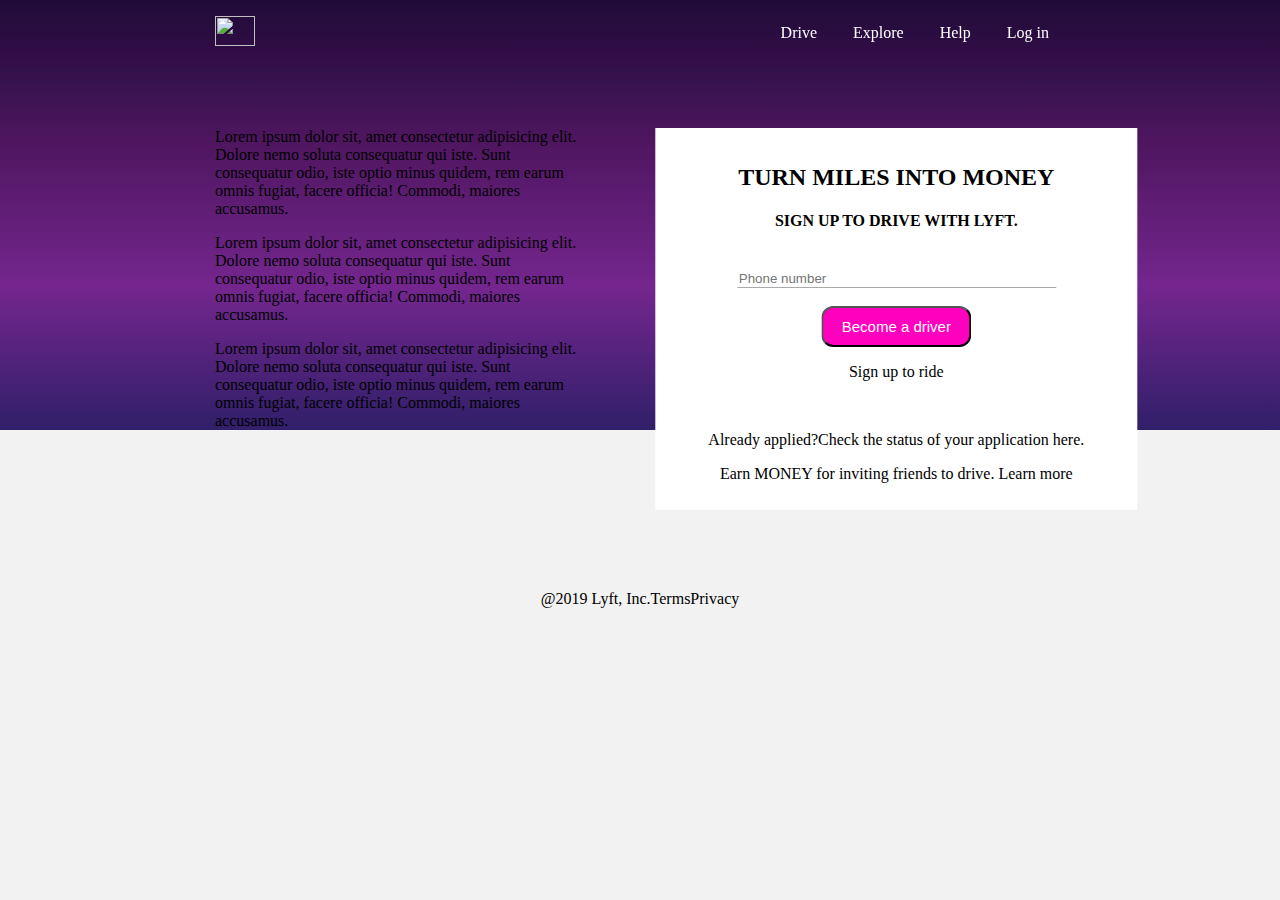
==== index.html @ 3130ef53 "trabajando en el form" ====
<!-- Agrega aquí la estructura HTML de tu sitio web -->
<!DOCTYPE html>
<html>
<head>
    <meta charset="utf-8" />
    <meta http-equiv="X-UA-Compatible" content="IE=edge">
    <title>Page Title</title>
    <meta name="viewport" content="width=device-width, initial-scale=1">
    <link rel="stylesheet" type="text/css" media="screen" href="css/main.css" />
</head>
<body>
    <div class="figure-image">
    <header class= "header">
        <div class="container logo-nav-container">
         <a href="#/" class="logo"><img src="assets/images/logo-white.png" alt=""></a>
         <span class="menu-icon">Menú</span>
         <nav class="navigation">
             <ul>   
                 <li><a href="#">Drive</a></li>
                 <li><a href="#">Explore</a></li>
                 <li><a href="#">Help</a></li>
                 <li><a href="#">Log in</a></li>
             </ul>
         </nav>
        </div>
    </header>
    <main class="main">
        <div class="container">
          
     <form class="color">
        <section>
            <h2>TURN MILES INTO MONEY</h2>
            <h4>SIGN UP TO DRIVE WITH LYFT.</h4>
        </section>
        
            <br><input type="text" placeholder="Phone number" >
            <section class="+">
             <br><button type="button">Become a driver</button>
             <p>Sign up to ride</p>
            </section>
            <br><p>Already applied?Check the status of your application here.</p>
            <p>Earn MONEY for inviting friends to drive. Learn more</p>
        </form>
    
       

        <p>Lorem ipsum dolor sit, amet consectetur adipisicing elit.
             Dolore nemo soluta consequatur qui iste. Sunt consequatur odio, 
            iste optio minus quidem, rem earum omnis fugiat, facere officia!
             Commodi, maiores accusamus.</p>
        <p>Lorem ipsum dolor sit, amet consectetur adipisicing elit.
          Dolore nemo soluta consequatur qui iste. Sunt consequatur odio, 
          iste optio minus quidem, rem earum omnis fugiat, facere officia!
           Commodi, maiores accusamus.</p>

        <p>Lorem ipsum dolor sit, amet consectetur adipisicing elit.
            Dolore nemo soluta consequatur qui iste. Sunt consequatur odio, 
              iste optio minus quidem, rem earum omnis fugiat, facere officia!
              Commodi, maiores accusamus.</p>
     </div>
    </div>
    </main>
    <footer class="footer">
      <div class="container">
         @2019 Lyft, Inc.TermsPrivacy 
      </div>
    </footer>
    <script src="https://code.jquery.com/jquery-3.4.1.min.js"></script>
    <script src="scripts.js"></script>
</body>
</html>
---- css/main.css ----
body{
 background-color: #f2f2f2;
 margin:0;
}
/*css del header*/
.header{
 background:rgba(68, 3, 75, 0.192);
 color: white;
 padding: 1rem 0;

 position:fixed;
 left:0;
 top:0;
 right:0;
}
 .header a{
   color: white;
   text-decoration: none;
 }
.container{
  width: 85%;
  max-width:850px;
  margin: 0 auto;
}
.logo-nav-container{
  display:flex;
  justify-content: space-between;
  align-items: center;
  flex-wrap: wrap;
}
.logo img{
  width: 40px;
  height: 30px;
}
.menu-icon{
    display: none;
  }
.navigation ul{
  margin:0;
  padding: 0;
  list-style: none;
}
 .navigation ul li{
   display: inline-block; 
  }
   .navigation ul li a{
     display: block;
     padding:0.5rem 1rem;
     transition: all 0.4s linear;
   }
    .navigation ul li a:hover{
      background: rgba(98, 89, 89, 0.384);
      border: white 1px solid;
      border-radius:7px;
    }
 /*css del main*/
 .main{
   padding-top:7rem;
 }
 form{
    background-color: hsl(0, 0%, 100%);
    width: 450px;
    height: 350px;
    text-align: center;
    float: right;
    padding:1rem 1rem;

    transform: translate(15%,0%);
}
  form button{
    background-color: #FF00BF;
    font-size: 15px;
    padding: 10px 18px;
    color: white;
    border-radius: 12px;
    text-align: center;
  }
input{
  border: none;
  border-bottom: 1px solid #aaa;
  width: 70%;
}
 .figure-image{
    background-image: url(../assets/images/hero.gif),linear-gradient(rgb(24, 13, 53),rgb(79, 22, 96),rgb(116, 38, 142),rgb(48, 31, 105));
    background-repeat: no-repeat;
 }
 

/*css del footer*/
.footer{
 background:#f2f2f2;
 padding: 4rem 0;
 text-align: center;
 margin-top: 6rem;
}
/*css del header responsive*/
@media only screen and (max-width: 767px){
    .menu-icon{
      display: block;
      cursor: pointer;
      padding:0.5rem 1rem;

    }
    .navigation {
        width: 100%;
        margin-top: 1rem;
      }
      .navigation ul{
        display: none;
      }
      .navigation ul.show{
        display: block;
      }
       .navigation ul li{
         display:block; 
        }
         .navigation ul li a{
           display: block;
           padding: 0.5rem 0;
           transition: all 0.4s linear;
         }
          .navigation ul li a:hover{
            background: rgba(98, 89, 89, 0.384);
            border: white 1px solid;
            border-radius:7px;
          }
}
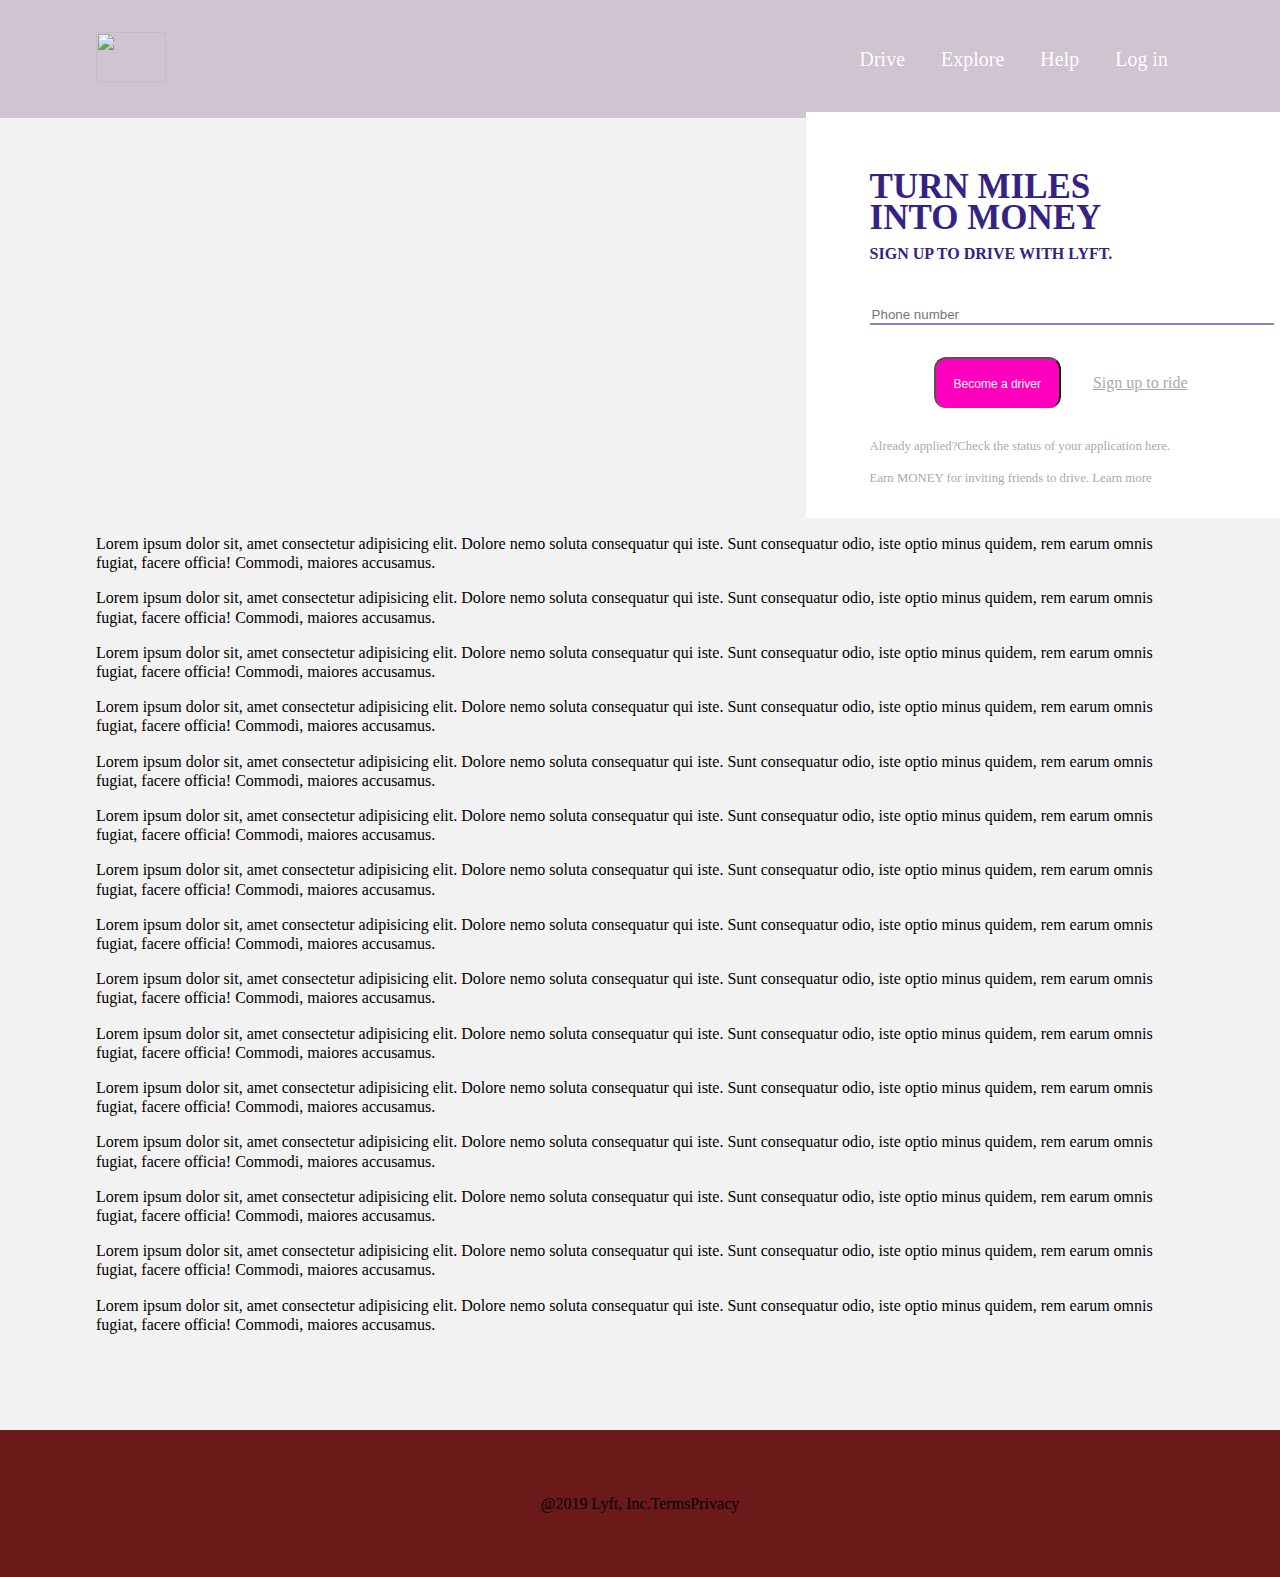
==== commit 31c574e7: "terminando form" ====
--- a/index.html
+++ b/index.html
@@ -29,37 +29,92 @@
           
      <form class="color">
         <section>
-            <h2>TURN MILES INTO MONEY</h2>
+            <h1>TURN MILES</h1>
+             <h1>INTO MONEY</h1>
             <h4>SIGN UP TO DRIVE WITH LYFT.</h4>
         </section>
         
             <br><input type="text" placeholder="Phone number" >
-            <section class="+">
+            <section class="buttonAndPar">
              <br><button type="button">Become a driver</button>
              <p>Sign up to ride</p>
             </section>
-            <br><p>Already applied?Check the status of your application here.</p>
+            <section class="underPha">
+            <p>Already applied?Check the status of your application here.</p>
             <p>Earn MONEY for inviting friends to drive. Learn more</p>
+          </section>
         </form>
-    
        
-
-        <p>Lorem ipsum dolor sit, amet consectetur adipisicing elit.
-             Dolore nemo soluta consequatur qui iste. Sunt consequatur odio, 
-            iste optio minus quidem, rem earum omnis fugiat, facere officia!
-             Commodi, maiores accusamus.</p>
-        <p>Lorem ipsum dolor sit, amet consectetur adipisicing elit.
-          Dolore nemo soluta consequatur qui iste. Sunt consequatur odio, 
-          iste optio minus quidem, rem earum omnis fugiat, facere officia!
-           Commodi, maiores accusamus.</p>
-
-        <p>Lorem ipsum dolor sit, amet consectetur adipisicing elit.
-            Dolore nemo soluta consequatur qui iste. Sunt consequatur odio, 
-              iste optio minus quidem, rem earum omnis fugiat, facere officia!
-              Commodi, maiores accusamus.</p>
+        </div>
+      </main>
      </div>
-    </div>
-    </main>
+     <div class="container">
+            <p>Lorem ipsum dolor sit, amet consectetur adipisicing elit.
+                    Dolore nemo soluta consequatur qui iste. Sunt consequatur odio, 
+                   iste optio minus quidem, rem earum omnis fugiat, facere officia!
+                    Commodi, maiores accusamus.</p>
+               <p>Lorem ipsum dolor sit, amet consectetur adipisicing elit.
+                 Dolore nemo soluta consequatur qui iste. Sunt consequatur odio, 
+                 iste optio minus quidem, rem earum omnis fugiat, facere officia!
+                  Commodi, maiores accusamus.</p>
+       
+               <p>Lorem ipsum dolor sit, amet consectetur adipisicing elit.
+                   Dolore nemo soluta consequatur qui iste. Sunt consequatur odio, 
+                     iste optio minus quidem, rem earum omnis fugiat, facere officia!
+                     Commodi, maiores accusamus.</p>
+                     <p>Lorem ipsum dolor sit, amet consectetur adipisicing elit.
+                       Dolore nemo soluta consequatur qui iste. Sunt consequatur odio, 
+                      iste optio minus quidem, rem earum omnis fugiat, facere officia!
+                       Commodi, maiores accusamus.</p>
+                  <p>Lorem ipsum dolor sit, amet consectetur adipisicing elit.
+                    Dolore nemo soluta consequatur qui iste. Sunt consequatur odio, 
+                    iste optio minus quidem, rem earum omnis fugiat, facere officia!
+                     Commodi, maiores accusamus.</p>
+          
+                  <p>Lorem ipsum dolor sit, amet consectetur adipisicing elit.
+                      Dolore nemo soluta consequatur qui iste. Sunt consequatur odio, 
+                        iste optio minus quidem, rem earum omnis fugiat, facere officia!
+                        Commodi, maiores accusamus.</p>
+                        <p>Lorem ipsum dolor sit, amet consectetur adipisicing elit.
+                           Dolore nemo soluta consequatur qui iste. Sunt consequatur odio, 
+                          iste optio minus quidem, rem earum omnis fugiat, facere officia!
+                           Commodi, maiores accusamus.</p>
+                      <p>Lorem ipsum dolor sit, amet consectetur adipisicing elit.
+                        Dolore nemo soluta consequatur qui iste. Sunt consequatur odio, 
+                        iste optio minus quidem, rem earum omnis fugiat, facere officia!
+                         Commodi, maiores accusamus.</p>
+              
+                      <p>Lorem ipsum dolor sit, amet consectetur adipisicing elit.
+                          Dolore nemo soluta consequatur qui iste. Sunt consequatur odio, 
+                            iste optio minus quidem, rem earum omnis fugiat, facere officia!
+                            Commodi, maiores accusamus.</p>
+                            <p>Lorem ipsum dolor sit, amet consectetur adipisicing elit.
+                               Dolore nemo soluta consequatur qui iste. Sunt consequatur odio, 
+                              iste optio minus quidem, rem earum omnis fugiat, facere officia!
+                               Commodi, maiores accusamus.</p>
+                          <p>Lorem ipsum dolor sit, amet consectetur adipisicing elit.
+                            Dolore nemo soluta consequatur qui iste. Sunt consequatur odio, 
+                            iste optio minus quidem, rem earum omnis fugiat, facere officia!
+                             Commodi, maiores accusamus.</p>
+                  
+                          <p>Lorem ipsum dolor sit, amet consectetur adipisicing elit.
+                              Dolore nemo soluta consequatur qui iste. Sunt consequatur odio, 
+                                iste optio minus quidem, rem earum omnis fugiat, facere officia!
+                                Commodi, maiores accusamus.</p>
+                                <p>Lorem ipsum dolor sit, amet consectetur adipisicing elit.
+                                   Dolore nemo soluta consequatur qui iste. Sunt consequatur odio, 
+                                  iste optio minus quidem, rem earum omnis fugiat, facere officia!
+                                   Commodi, maiores accusamus.</p>
+                              <p>Lorem ipsum dolor sit, amet consectetur adipisicing elit.
+                                Dolore nemo soluta consequatur qui iste. Sunt consequatur odio, 
+                                iste optio minus quidem, rem earum omnis fugiat, facere officia!
+                                 Commodi, maiores accusamus.</p>
+                      
+                              <p>Lorem ipsum dolor sit, amet consectetur adipisicing elit.
+                                  Dolore nemo soluta consequatur qui iste. Sunt consequatur odio, 
+                                    iste optio minus quidem, rem earum omnis fugiat, facere officia!
+                                    Commodi, maiores accusamus.</p>
+     </div>
     <footer class="footer">
       <div class="container">
          @2019 Lyft, Inc.TermsPrivacy 
--- a/css/main.css
+++ b/css/main.css
@@ -1,12 +1,14 @@
 body{
  background-color: #f2f2f2;
  margin:0;
+ line-height: 1.2em;
 }
+
 /*css del header*/
 .header{
  background:rgba(68, 3, 75, 0.192);
  color: white;
- padding: 1rem 0;
+ padding: 2rem 0;
 
  position:fixed;
  left:0;
@@ -19,7 +21,6 @@
  }
 .container{
   width: 85%;
-  max-width:850px;
   margin: 0 auto;
 }
 .logo-nav-container{
@@ -29,12 +30,13 @@
   flex-wrap: wrap;
 }
 .logo img{
-  width: 40px;
-  height: 30px;
+  width: 70px;
+  height: 50px;
 }
 .menu-icon{
     display: none;
   }
+ 
 .navigation ul{
   margin:0;
   padding: 0;
@@ -45,8 +47,9 @@
   }
    .navigation ul li a{
      display: block;
-     padding:0.5rem 1rem;
+     padding:1rem;
      transition: all 0.4s linear;
+     font-size: 20px;
    }
     .navigation ul li a:hover{
       background: rgba(98, 89, 89, 0.384);
@@ -59,36 +62,64 @@
  }
  form{
     background-color: hsl(0, 0%, 100%);
-    width: 450px;
-    height: 350px;
-    text-align: center;
-    float: right;
-    padding:1rem 1rem;
+    width: 400px;
+    height: 310px;
+    text-align:left;
+    right: 200px;
+    padding:3rem 4rem;
+    color: #352384;
+    transform: translate(100%);
+    position: relative;
+    left:16.69%;
+}
+.color section h1{
+  font-size: 35px;
+  line-height: 0.2em;
+  text-indent: 0%;
+}
 
-    transform: translate(15%,0%);
-}
   form button{
     background-color: #FF00BF;
-    font-size: 15px;
+    font-size: 12px;
     padding: 10px 18px;
     color: white;
     border-radius: 12px;
+    border-bottom: none;
     text-align: center;
+    margin: 0rem 2rem;
+
+   }
+  .buttonAndPar{
+    display:flex;
+    flex-wrap: wrap;
+    padding:2rem;
+    padding-bottom: 1rem;
+    
+  }
+  .buttonAndPar p {
+    color: #aaa;
+    text-decoration:underline;
   }
 input{
   border: none;
-  border-bottom: 1px solid #aaa;
-  width: 70%;
+  border-bottom: 2px solid #8c80c7;
+  width: 100%;
 }
  .figure-image{
-    background-image: url(../assets/images/hero.gif),linear-gradient(rgb(24, 13, 53),rgb(79, 22, 96),rgb(116, 38, 142),rgb(48, 31, 105));
+    background-image: url(../assets/images/hero.gif);
     background-repeat: no-repeat;
+    background-size: 100vw 100vh;
+    background-attachment: fixed;
  }
- 
+ .underPha {
+    color:  #aaa;
+    padding:0rem;
+    font-size: 0.8rem;
 
+  }
 /*css del footer*/
 .footer{
- background:#f2f2f2;
+ background:#6b1919;
  padding: 4rem 0;
  text-align: center;
  margin-top: 6rem;
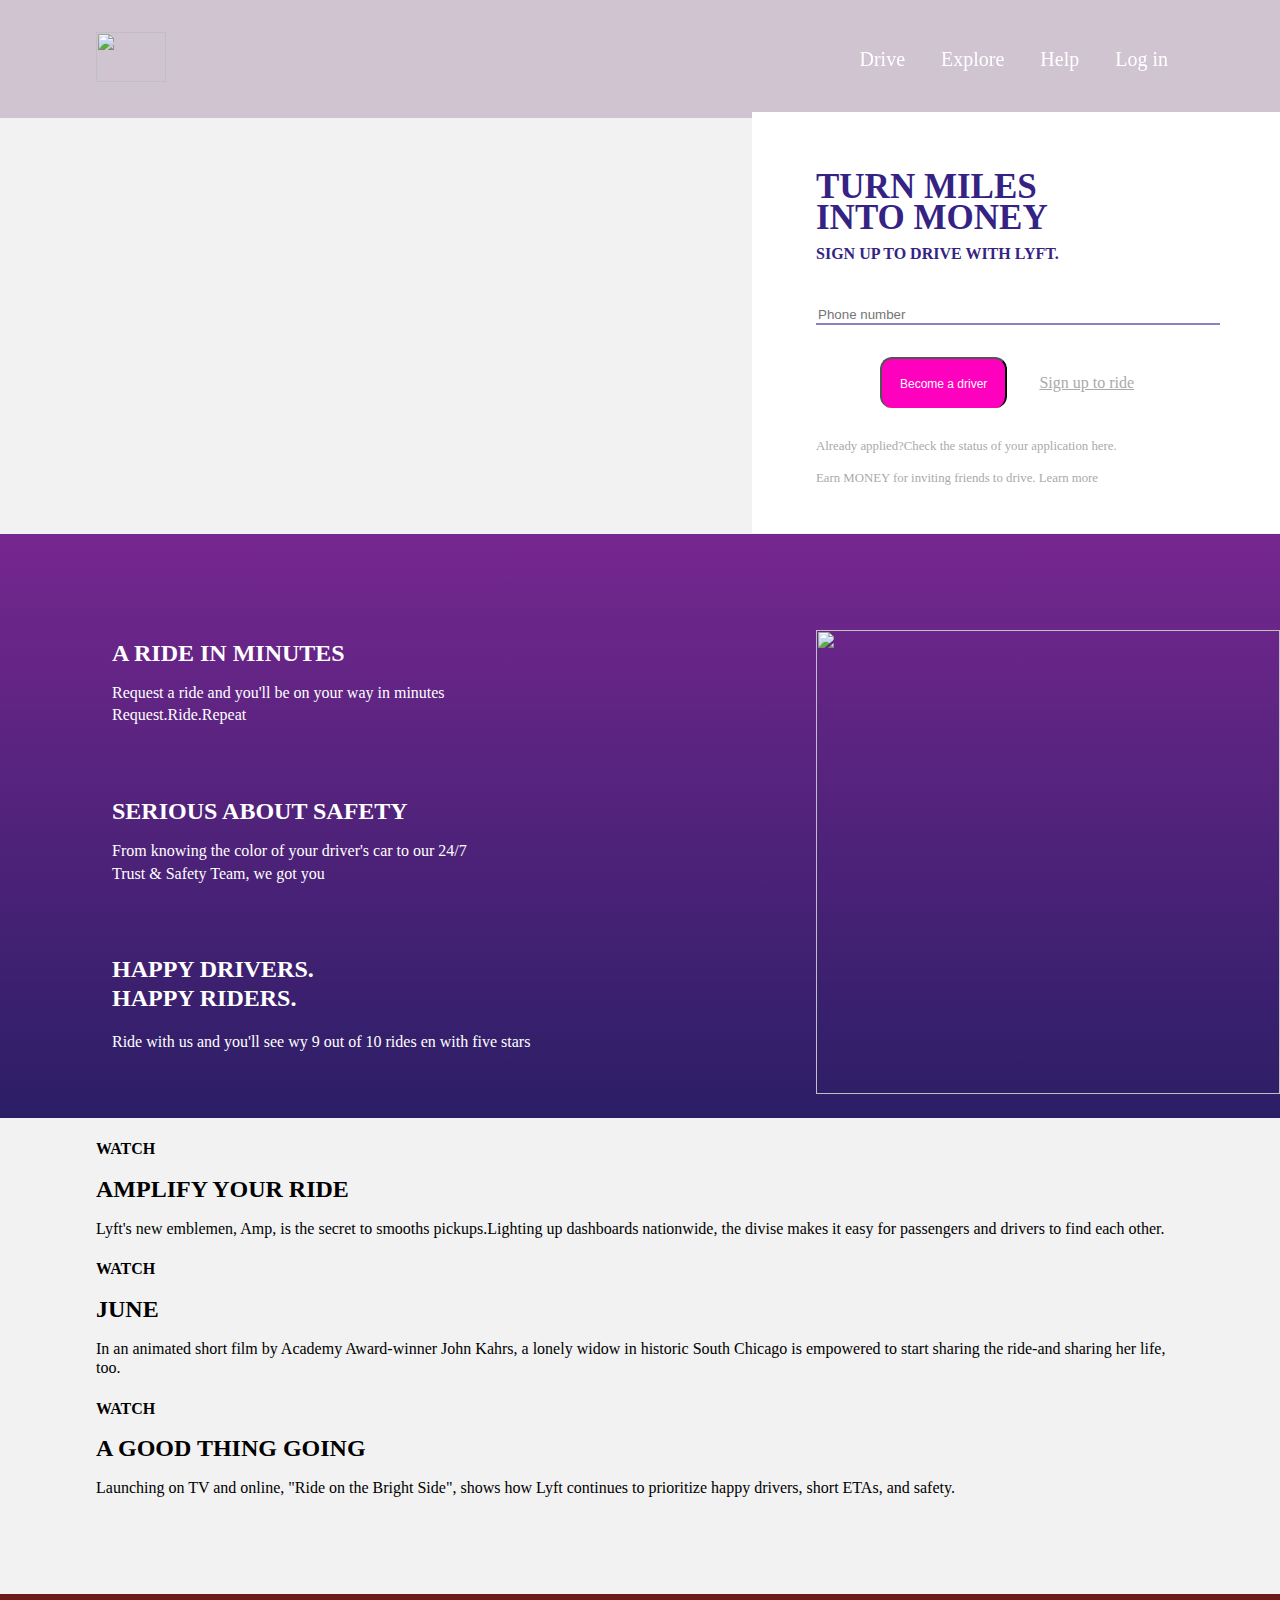
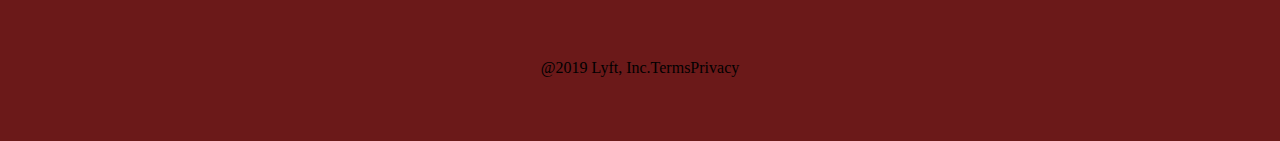
==== commit 6766bbba: "terminando segunda parte de main" ====
--- a/index.html
+++ b/index.html
@@ -9,6 +9,7 @@
     <link rel="stylesheet" type="text/css" media="screen" href="css/main.css" />
 </head>
 <body>
+    <section>
     <div class="figure-image">
     <header class= "header">
         <div class="container logo-nav-container">
@@ -44,77 +45,72 @@
             <p>Earn MONEY for inviting friends to drive. Learn more</p>
           </section>
         </form>
+        <div>
+                <br>
+                <br>
+                <br>
+                <br>
+                <br>
+                <br>
+                <br>
+                <br>
+                <br>
+                <br>
+                <br>
+                <br>
+                <br>
+                <br>
+                <br>
+                <br>
+                <br>
+                <br>
+                <br>
+                <br>
+                <br>
+                <br>
+        </div>
        
         </div>
       </main>
      </div>
-     <div class="container">
-            <p>Lorem ipsum dolor sit, amet consectetur adipisicing elit.
-                    Dolore nemo soluta consequatur qui iste. Sunt consequatur odio, 
-                   iste optio minus quidem, rem earum omnis fugiat, facere officia!
-                    Commodi, maiores accusamus.</p>
-               <p>Lorem ipsum dolor sit, amet consectetur adipisicing elit.
-                 Dolore nemo soluta consequatur qui iste. Sunt consequatur odio, 
-                 iste optio minus quidem, rem earum omnis fugiat, facere officia!
-                  Commodi, maiores accusamus.</p>
-       
-               <p>Lorem ipsum dolor sit, amet consectetur adipisicing elit.
-                   Dolore nemo soluta consequatur qui iste. Sunt consequatur odio, 
-                     iste optio minus quidem, rem earum omnis fugiat, facere officia!
-                     Commodi, maiores accusamus.</p>
-                     <p>Lorem ipsum dolor sit, amet consectetur adipisicing elit.
-                       Dolore nemo soluta consequatur qui iste. Sunt consequatur odio, 
-                      iste optio minus quidem, rem earum omnis fugiat, facere officia!
-                       Commodi, maiores accusamus.</p>
-                  <p>Lorem ipsum dolor sit, amet consectetur adipisicing elit.
-                    Dolore nemo soluta consequatur qui iste. Sunt consequatur odio, 
-                    iste optio minus quidem, rem earum omnis fugiat, facere officia!
-                     Commodi, maiores accusamus.</p>
-          
-                  <p>Lorem ipsum dolor sit, amet consectetur adipisicing elit.
-                      Dolore nemo soluta consequatur qui iste. Sunt consequatur odio, 
-                        iste optio minus quidem, rem earum omnis fugiat, facere officia!
-                        Commodi, maiores accusamus.</p>
-                        <p>Lorem ipsum dolor sit, amet consectetur adipisicing elit.
-                           Dolore nemo soluta consequatur qui iste. Sunt consequatur odio, 
-                          iste optio minus quidem, rem earum omnis fugiat, facere officia!
-                           Commodi, maiores accusamus.</p>
-                      <p>Lorem ipsum dolor sit, amet consectetur adipisicing elit.
-                        Dolore nemo soluta consequatur qui iste. Sunt consequatur odio, 
-                        iste optio minus quidem, rem earum omnis fugiat, facere officia!
-                         Commodi, maiores accusamus.</p>
-              
-                      <p>Lorem ipsum dolor sit, amet consectetur adipisicing elit.
-                          Dolore nemo soluta consequatur qui iste. Sunt consequatur odio, 
-                            iste optio minus quidem, rem earum omnis fugiat, facere officia!
-                            Commodi, maiores accusamus.</p>
-                            <p>Lorem ipsum dolor sit, amet consectetur adipisicing elit.
-                               Dolore nemo soluta consequatur qui iste. Sunt consequatur odio, 
-                              iste optio minus quidem, rem earum omnis fugiat, facere officia!
-                               Commodi, maiores accusamus.</p>
-                          <p>Lorem ipsum dolor sit, amet consectetur adipisicing elit.
-                            Dolore nemo soluta consequatur qui iste. Sunt consequatur odio, 
-                            iste optio minus quidem, rem earum omnis fugiat, facere officia!
-                             Commodi, maiores accusamus.</p>
-                  
-                          <p>Lorem ipsum dolor sit, amet consectetur adipisicing elit.
-                              Dolore nemo soluta consequatur qui iste. Sunt consequatur odio, 
-                                iste optio minus quidem, rem earum omnis fugiat, facere officia!
-                                Commodi, maiores accusamus.</p>
-                                <p>Lorem ipsum dolor sit, amet consectetur adipisicing elit.
-                                   Dolore nemo soluta consequatur qui iste. Sunt consequatur odio, 
-                                  iste optio minus quidem, rem earum omnis fugiat, facere officia!
-                                   Commodi, maiores accusamus.</p>
-                              <p>Lorem ipsum dolor sit, amet consectetur adipisicing elit.
-                                Dolore nemo soluta consequatur qui iste. Sunt consequatur odio, 
-                                iste optio minus quidem, rem earum omnis fugiat, facere officia!
-                                 Commodi, maiores accusamus.</p>
-                      
-                              <p>Lorem ipsum dolor sit, amet consectetur adipisicing elit.
-                                  Dolore nemo soluta consequatur qui iste. Sunt consequatur odio, 
-                                    iste optio minus quidem, rem earum omnis fugiat, facere officia!
-                                    Commodi, maiores accusamus.</p>
+     <div class="container" id="container-second">
+            <img class="derecha" src="assets/images/phone.png">
+    <section class="second-cont-letters">
+       <h2>A RIDE IN MINUTES</h2>
+       <p>Request a ride and you'll be on your way in minutes</p>
+       <p>Request.Ride.Repeat</p>
+       <h2>SERIOUS ABOUT SAFETY</h2>
+       <p>From knowing the color of your driver's car to our 24/7</p>
+       <p>Trust & Safety Team, we got you</p>
+       <h2 class="h2-let">HAPPY DRIVERS.</h2>
+       <h3 class="h3-letters">HAPPY RIDERS.</h3>
+       <p>Ride with us and you'll see wy 9 out of 10 rides en with five stars</p>
+    </section>
      </div>
+     <div class="container" >
+         <section>
+             <h4>WATCH</h4>
+             <h2>AMPLIFY YOUR RIDE</h2>
+             <P>Lyft's new emblemen, Amp, is the secret to smooths pickups.Lighting up 
+                 dashboards nationwide, the divise makes it easy for passengers and
+                  drivers to find each other.</P>
+         </section>
+         <section>
+                <h4>WATCH</h4>
+                <h2>JUNE</h2>
+                <P>In an animated short film by Academy Award-winner John Kahrs, a 
+                    lonely widow in historic South Chicago is empowered to start
+                     sharing the ride-and sharing her life, too.</P>
+         </section>
+         <section>
+                <h4>WATCH</h4>
+                <h2>A GOOD THING GOING</h2>
+                <P>Launching on TV and online, "Ride on the Bright Side", shows
+                     how Lyft continues to prioritize happy drivers, short ETAs, and safety.</P>
+         </section>
+
+     </div>
+     
     <footer class="footer">
       <div class="container">
          @2019 Lyft, Inc.TermsPrivacy 
--- a/css/main.css
+++ b/css/main.css
@@ -63,14 +63,13 @@
  form{
     background-color: hsl(0, 0%, 100%);
     width: 400px;
-    height: 310px;
+    height: 325px;
     text-align:left;
-    right: 200px;
     padding:3rem 4rem;
     color: #352384;
-    transform: translate(100%);
-    position: relative;
-    left:16.69%;
+    position: absolute;
+    right: 0; 
+    margin: auto; 
 }
 .color section h1{
   font-size: 35px;
@@ -110,12 +109,51 @@
     background-repeat: no-repeat;
     background-size: 100vw 100vh;
     background-attachment: fixed;
+    overflow:hidden;
  }
  .underPha {
     color:  #aaa;
     padding:0rem;
     font-size: 0.8rem;
 
+  }
+  
+  /*css del main-second*/
+  #container-second{
+   
+    background-image: linear-gradient(#76278F, #2B1E66);
+    width: 100%;
+    margin: 0 auto;
+    color:white;
+  }
+  #container-second h2{
+    padding-top: 2.4em;
+    
+  }
+  .h2-let{
+    margin-bottom: 0.5rem;
+  }
+  .h3-letters{
+    padding-top: none;
+    font-size: 1.5rem;
+    margin-top: 9px;
+  }
+  .second-cont-letters{
+    padding-left: 7rem;
+    padding-top: 2rem;
+    padding-bottom: 4rem;
+  }
+  .second-cont-letters p{
+    margin-bottom: 0.2rem;
+    margin-top: 0rem;
+  }
+  .derecha{
+    float: right;
+    margin-left: 15px;
+    width:29rem;
+    height:29rem;
+    padding-top: 6rem;
+    padding-bottom: 2rem;
   }
 /*css del footer*/
 .footer{
@@ -125,7 +163,7 @@
  margin-top: 6rem;
 }
 /*css del header responsive*/
-@media only screen and (max-width: 767px){
+@media only screen and (max-width: 600px){
     .menu-icon{
       display: block;
       cursor: pointer;
@@ -155,4 +193,19 @@
             border: white 1px solid;
             border-radius:7px;
           }
+  form{
+     width: 50%;  
+     height: 85%;
+     position: relative;
+        }   
+ .color section h1{
+   line-height: 0.8em;
+ }
+ form button{
+   margin: auto;
+ }
+ .buttonAndPar p{
+  margin: auto;
+  padding: 1em;
+ }
 }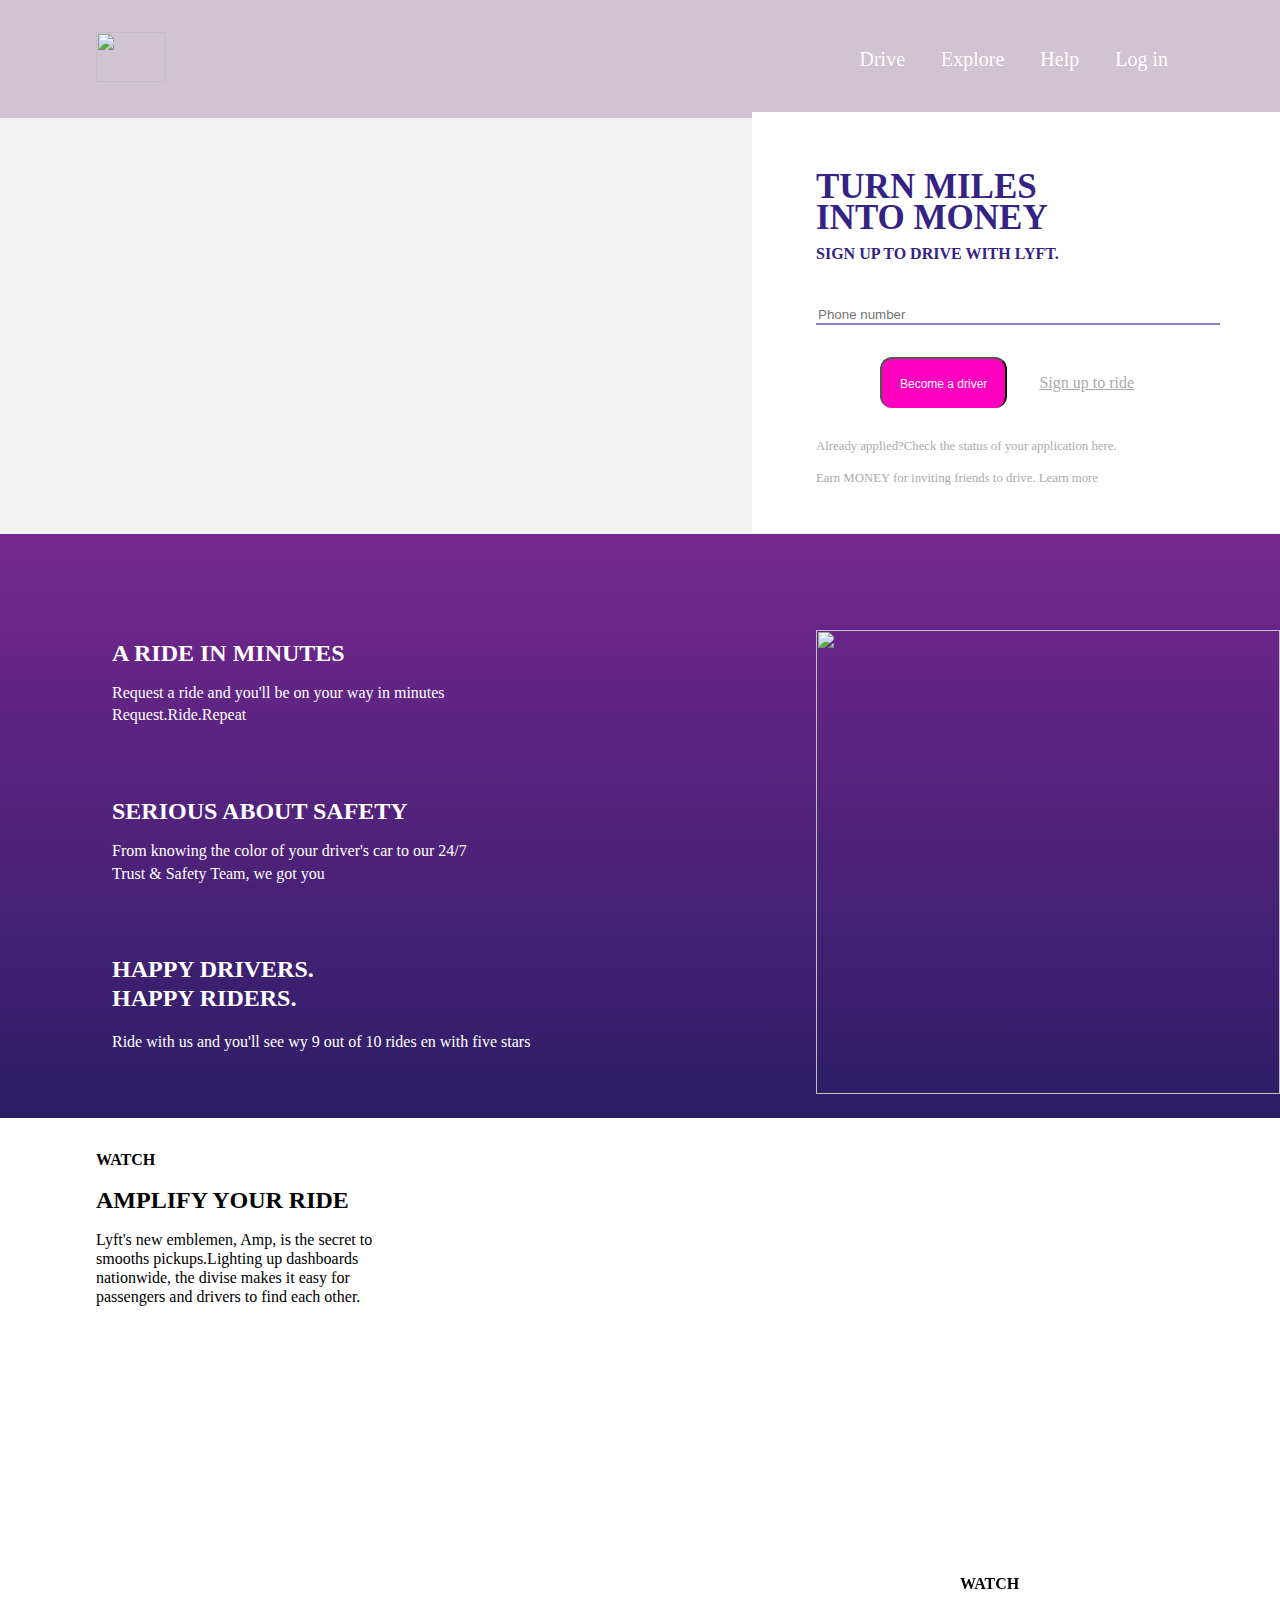
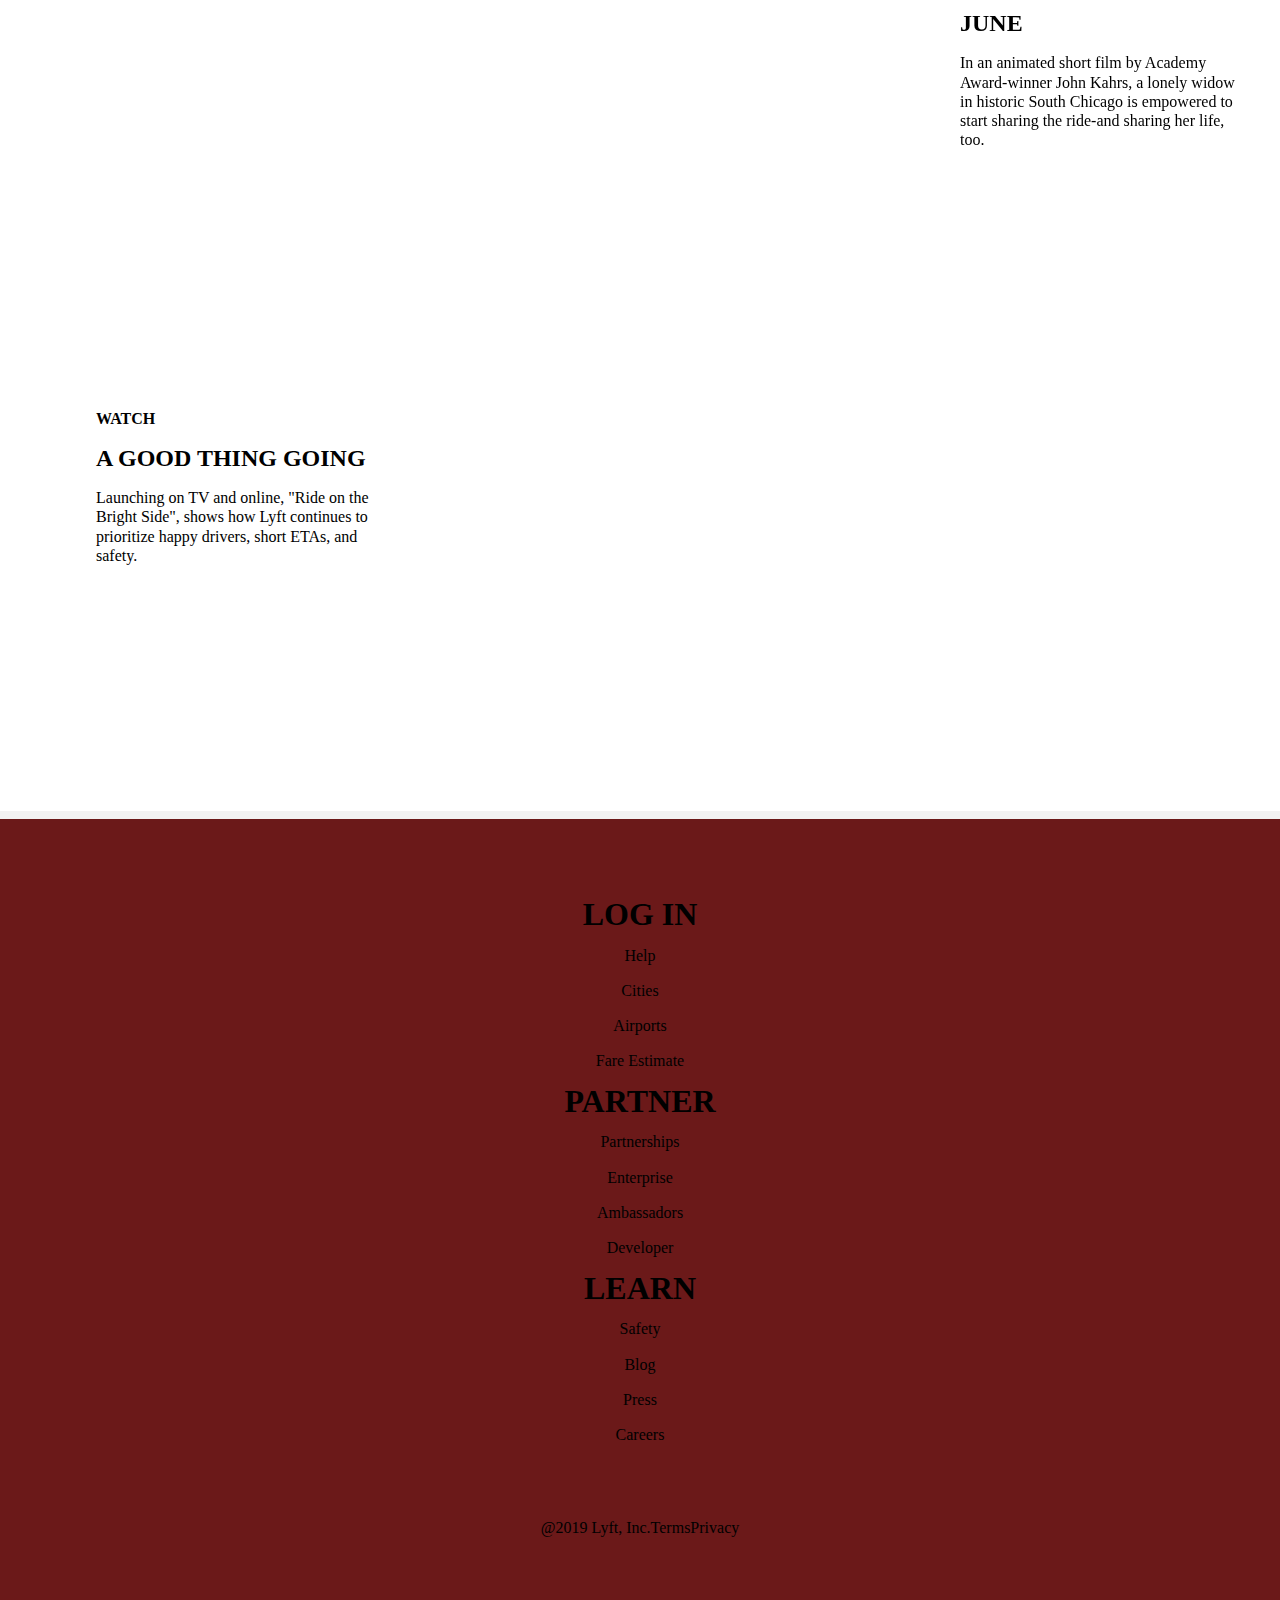
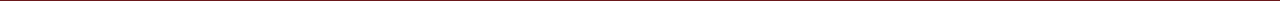
==== commit 2176eedd: "terminando la tercera parte y empezando con el footer" ====
--- a/index.html
+++ b/index.html
@@ -73,7 +73,7 @@
         </div>
       </main>
      </div>
-     <div class="container" id="container-second">
+     <div  id="container-second">
             <img class="derecha" src="assets/images/phone.png">
     <section class="second-cont-letters">
        <h2>A RIDE IN MINUTES</h2>
@@ -87,32 +87,117 @@
        <p>Ride with us and you'll see wy 9 out of 10 rides en with five stars</p>
     </section>
      </div>
-     <div class="container" >
-         <section>
+     <div  id="container-third">
+         <section class="container-video-one">
+               <div class="video-right">
+                    <iframe width="800" height="420" src="https://www.youtube.com/embed/fLSmUWOYpKw" frameborder="0" allowfullscreen></iframe>
+               </div>
+               <div class="text-video">
              <h4>WATCH</h4>
              <h2>AMPLIFY YOUR RIDE</h2>
-             <P>Lyft's new emblemen, Amp, is the secret to smooths pickups.Lighting up 
-                 dashboards nationwide, the divise makes it easy for passengers and
+             <P>Lyft's new emblemen, Amp, is the secret to <br>smooths pickups.Lighting up 
+                 dashboards<br>nationwide, the divise makes it easy for<br> passengers and
                   drivers to find each other.</P>
+                </div>
+             <div> <br>
+                <br>
+                <br>
+                <br>
+                <br>
+                <br>
+                <br>
+                <br>
+                <br>
+                <br>
+                <br>
+                </div>
          </section>
-         <section>
+         <section class="video-two">
+                <div class="video-left">
+                        <iframe width="800" height="420" src="https://www.youtube.com/embed/V7j8Aqxmbs8" frameborder="0" allowfullscreen></iframe>
+                   </div>
+              <div class="text-video-two">
                 <h4>WATCH</h4>
                 <h2>JUNE</h2>
-                <P>In an animated short film by Academy Award-winner John Kahrs, a 
-                    lonely widow in historic South Chicago is empowered to start
-                     sharing the ride-and sharing her life, too.</P>
+                <P>In an animated short film by Academy<br> Award-winner John Kahrs, a 
+                    lonely widow<br> in historic South Chicago is empowered to<br>start
+                     sharing the ride-and sharing her life,<br> too.</P>
+                     </div>
+
+                     <div> <br>
+                        <br>
+                        <br>
+                        <br>
+                        <br>
+                        <br>
+                        <br>
+                        <br>
+                        <br>
+                        <br>
+                        <br>
+                        </div>
          </section>
-         <section>
+         <section class="video-three">
+                <div class="video-right">
+                        <iframe width="800" height="420" src="https://www.youtube.com/embed/ljt5mhLepxM" frameborder="0" allowfullscreen></iframe>
+                   </div>
+          <div class="text-video">
                 <h4>WATCH</h4>
                 <h2>A GOOD THING GOING</h2>
-                <P>Launching on TV and online, "Ride on the Bright Side", shows
-                     how Lyft continues to prioritize happy drivers, short ETAs, and safety.</P>
+                <P>Launching on TV and online, "Ride on the<br> Bright Side", shows
+                     how Lyft continues to<br> prioritize happy drivers, short ETAs, and<br> safety.</P>
+                    </div>
+                     <div> <br>
+                        <br>
+                        <br>
+                        <br>
+                        <br>
+                        <br>
+                        <br>
+                        <br>
+                        <br>
+                        <br>
+                        <br>
+                        <br>
+                        </div>
          </section>
 
      </div>
      
     <footer class="footer">
-      <div class="container">
+     <div class="container">
+        <div class="column1">
+            <h1>LOG IN</h1>
+            <P>Help</P>
+            <p>Cities</p>
+            <p>Airports</p>
+            <p>Fare Estimate</p>
+        </div>
+        <div class="column2">
+            <h1>PARTNER</h1>
+            <P>Partnerships</P>
+            <p>Enterprise</p>
+            <p>Ambassadors</p>
+            <p>Developer</p>
+        </div>
+        <div class="column3">
+            <h1>LEARN</h1>
+            <P>Safety</P>
+            <p>Blog</p>
+            <p>Press</p>
+            <p>Careers</p>
+        </div>
+        <div class="column4">
+          <div>
+            <img src="" alt="">
+           </div>
+          <div>
+            <img src="" alt="">
+           </div>
+          <div>
+            <img src="" alt="">
+         </div>
+        </div>
          @2019 Lyft, Inc.TermsPrivacy 
       </div>
     </footer>
--- a/css/main.css
+++ b/css/main.css
@@ -118,9 +118,8 @@
 
   }
   
-  /*css del main-second*/
+  /*css del second-part*/
   #container-second{
-   
     background-image: linear-gradient(#76278F, #2B1E66);
     width: 100%;
     margin: 0 auto;
@@ -155,12 +154,49 @@
     padding-top: 6rem;
     padding-bottom: 2rem;
   }
+  /*css third-part*/
+  #container-third{
+    background-color: white;
+    height: 50%;
+    text-align:left;
+    padding-left: 6rem;
+  }
+  .video-right{
+    position: absolute;
+    right: 0;
+  }
+  .video-left{
+    position: absolute;
+    left: 0;
+  }
+ 
+  #container-third h4{
+   margin-top: 0;
+   padding-top: 2rem;
+  }
+  .text-video{
+   width: 30%;
+  }
+  .video-two{
+    padding-top: 0.5rem;
+  }
+  .text-video-two{
+    width: 30%;
+    position: sticky;  
+    margin-right: auto;
+    margin-left: 54rem;
+  }
+  .container-video-one{
+    width: 90%;
+    
+  }
+
 /*css del footer*/
 .footer{
  background:#6b1919;
  padding: 4rem 0;
  text-align: center;
- margin-top: 6rem;
+ margin-top: 0.5rem;
 }
 /*css del header responsive*/
 @media only screen and (max-width: 600px){
@@ -208,4 +244,25 @@
   margin: auto;
   padding: 1em;
  }
+ /*css terccera parte*/
+ .video-right{
+  position: relative;
+  margin-left: auto;
+  margin-right: auto;
+}
+
+ .container-video-one {
+  display: block;
+  width: 100%;
+ }
+ #container-third{
+  padding:0;
+}
+
+#container-third iframe{
+width: 100vw;
+}
+.text-video-two{
+
+}
 }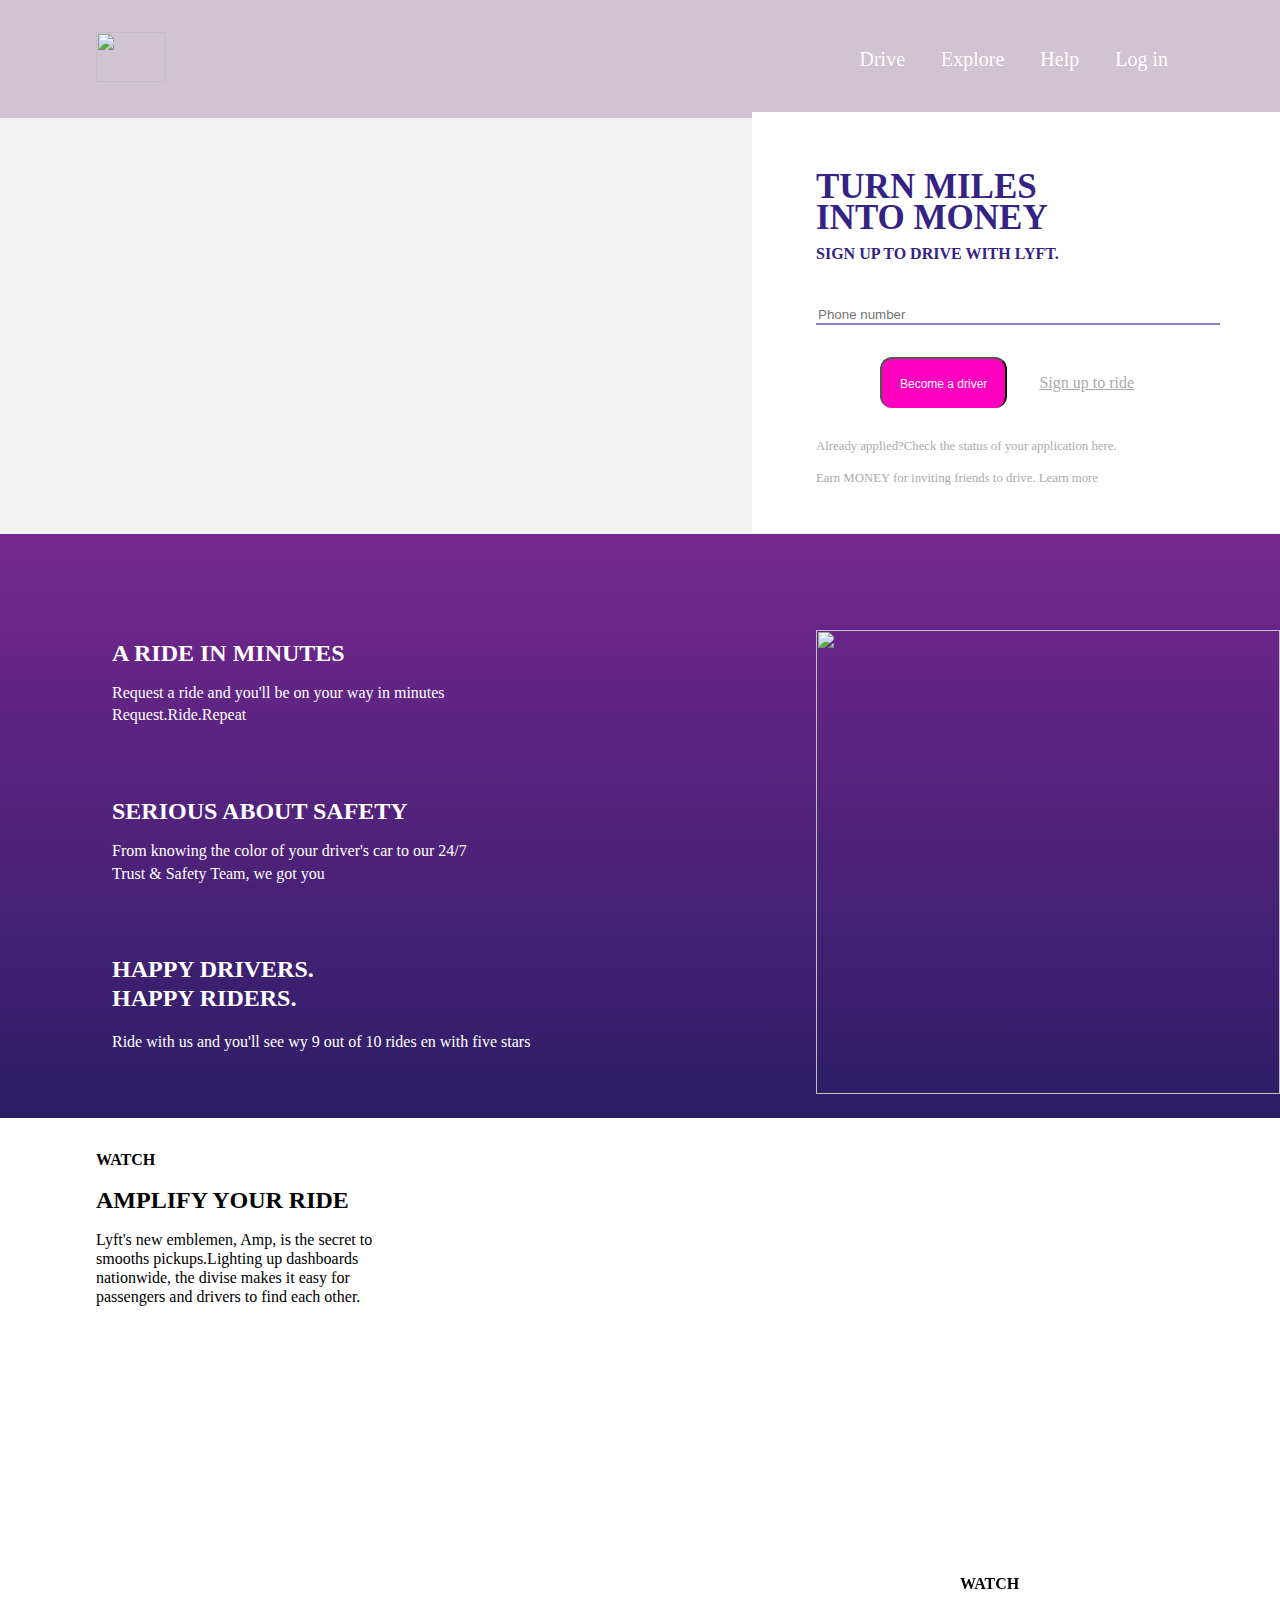
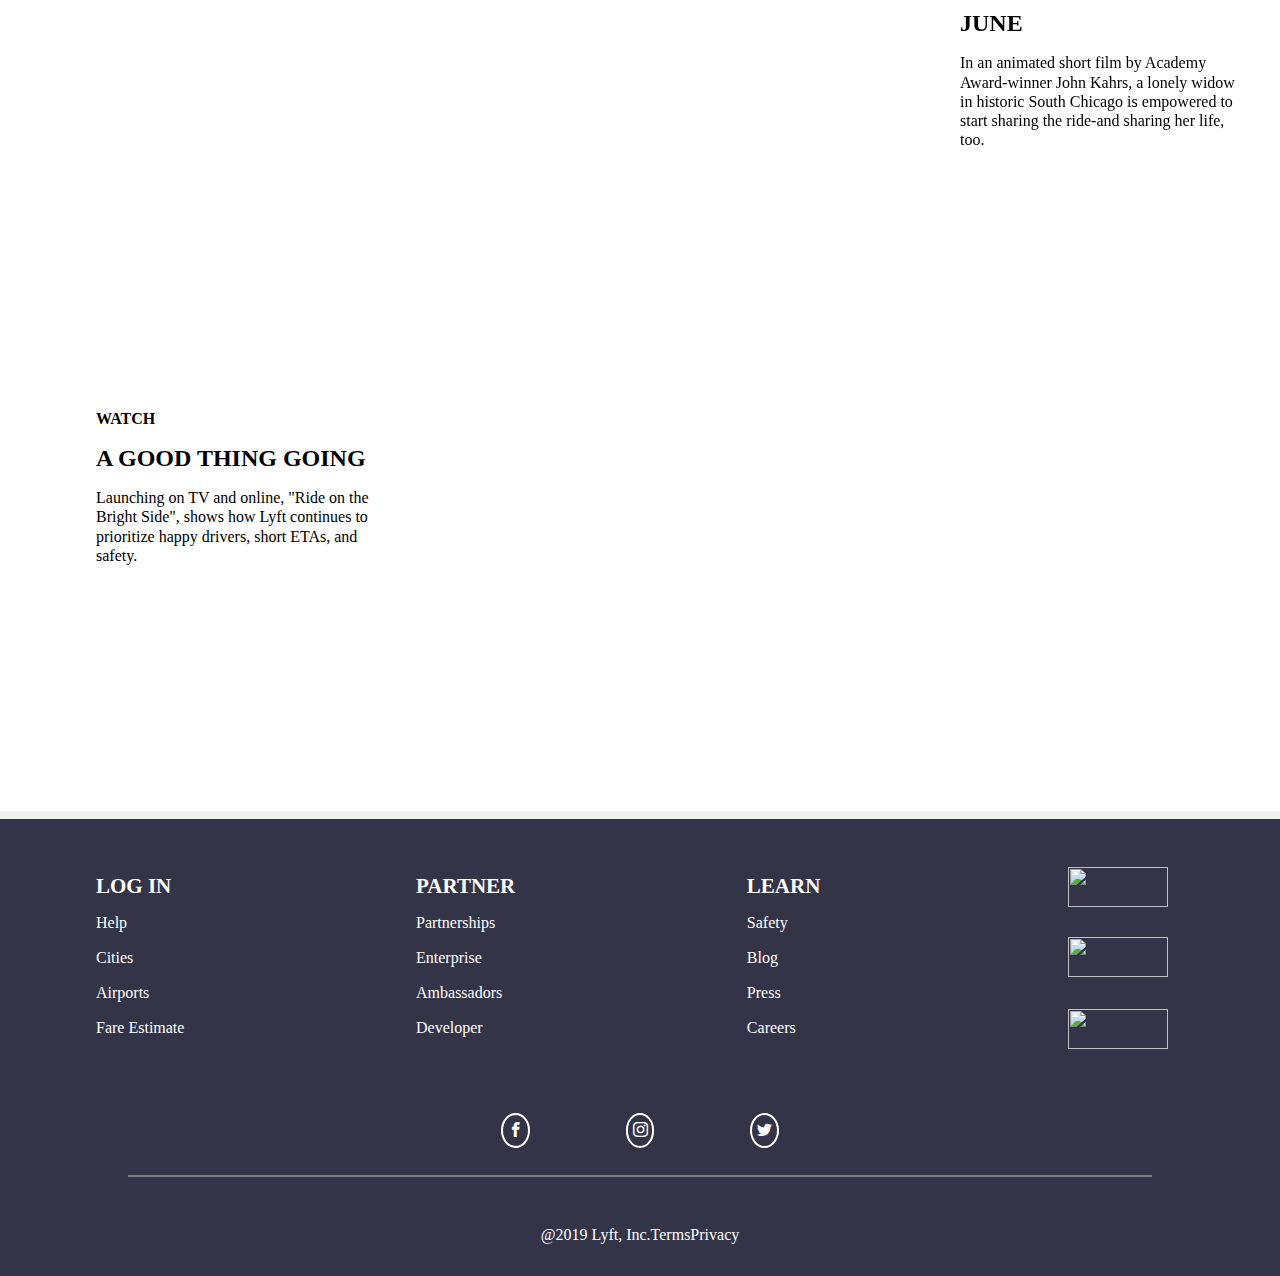
==== commit 84a065f3: "terminando el footer" ====
--- a/index.html
+++ b/index.html
@@ -6,6 +6,7 @@
     <meta http-equiv="X-UA-Compatible" content="IE=edge">
     <title>Page Title</title>
     <meta name="viewport" content="width=device-width, initial-scale=1">
+    <link rel="stylesheet" href="fonts/style.css">
     <link rel="stylesheet" type="text/css" media="screen" href="css/main.css" />
 </head>
 <body>
@@ -165,7 +166,7 @@
      </div>
      
     <footer class="footer">
-     <div class="container">
+     <div class="container" id="footer-container">
         <div class="column1">
             <h1>LOG IN</h1>
             <P>Help</P>
@@ -188,17 +189,28 @@
             <p>Careers</p>
         </div>
         <div class="column4">
-          <div>
-            <img src="" alt="">
+          <div class="img1">
+            <img src="assets/images/apple-store.svg" alt="">
            </div>
           <div>
-            <img src="" alt="">
+            <img src="assets/images/google-play.png" alt="">
            </div>
           <div>
-            <img src="" alt="">
+            <img src="assets/images/microsoft.png" alt="">
          </div>
         </div>
-         @2019 Lyft, Inc.TermsPrivacy 
+      </div>
+      <div>
+          <div class="logos">
+            <h1><span class="icon-facebook"></span></h1>
+            <h1><span class="icon-instagram"></span></h1>
+            <h1><span class="icon-twitter"></span></h1>
+        </div>
+        <hr>
+          <div class="lyft-priv">
+            @2019 Lyft, Inc.TermsPrivacy 
+        </div>
+       
       </div>
     </footer>
     <script src="https://code.jquery.com/jquery-3.4.1.min.js"></script>
--- a/fonts/style.css
+++ b/fonts/style.css
@@ -0,0 +1,35 @@
+@font-face {
+  font-family: 'icomoon';
+  src:  url('icomoon.eot?5w39iy');
+  src:  url('icomoon.eot?5w39iy#iefix') format('embedded-opentype'),
+    url('icomoon.ttf?5w39iy') format('truetype'),
+    url('icomoon.woff?5w39iy') format('woff'),
+    url('icomoon.svg?5w39iy#icomoon') format('svg');
+  font-weight: normal;
+  font-style: normal;
+}
+
+[class^="icon-"], [class*=" icon-"] {
+  /* use !important to prevent issues with browser extensions that change fonts */
+  font-family: 'icomoon' !important;
+  speak: none;
+  font-style: normal;
+  font-weight: normal;
+  font-variant: normal;
+  text-transform: none;
+  line-height: 1;
+
+  /* Better Font Rendering =========== */
+  -webkit-font-smoothing: antialiased;
+  -moz-osx-font-smoothing: grayscale;
+}
+
+.icon-facebook:before {
+  content: "\ea90";
+}
+.icon-instagram:before {
+  content: "\ea92";
+}
+.icon-twitter:before {
+  content: "\ea96";
+}
--- a/css/main.css
+++ b/css/main.css
@@ -193,11 +193,64 @@
 
 /*css del footer*/
 .footer{
- background:#6b1919;
- padding: 4rem 0;
- text-align: center;
+ background:#333447;
+ padding: 2rem 0;
  margin-top: 0.5rem;
-}
+ color: white;
+ text-align: left;
+}
+#footer-container {
+  display:flex;
+  justify-content: space-between;
+  align-items: center;
+  flex-wrap: wrap;
+}
+ #footer-container h1:hover{
+  text-decoration-line: underline;
+ }
+ #footer-container h1{
+   font-size: 21px;
+ }
+   #footer-container p:hover{
+  color: #FF00BF;
+  }
+.img1 {
+  width: 100px;
+  height: 70px;
+  
+}
+.column4 img{
+  width: 100px;
+  height: 40px;
+  padding: 1rem;
+}
+.logos{
+  display:flex;
+  justify-content: center;
+  align-items: center;
+  flex-wrap: wrap;
+}
+ .logos h1 {
+   font-size: 15px;
+   border: 2px solid white;
+   border-radius: 100%;
+   padding: 0.3rem;
+   padding-top: 0.4rem;
+   margin: 3rem;
+   margin-bottom: 1.2rem;
+   color: white;
+ }
+ hr {
+  border: 0;
+  border-top: 1px solid; 
+  border-bottom: 1px solid ;
+  height:0;
+  width: 80%;
+  }
+  .lyft-priv{
+    text-align: center;
+    margin-top: 3rem;
+  }
 /*css del header responsive*/
 @media only screen and (max-width: 600px){
     .menu-icon{
@@ -262,7 +315,5 @@
 #container-third iframe{
 width: 100vw;
 }
-.text-video-two{
-
-}
+
 }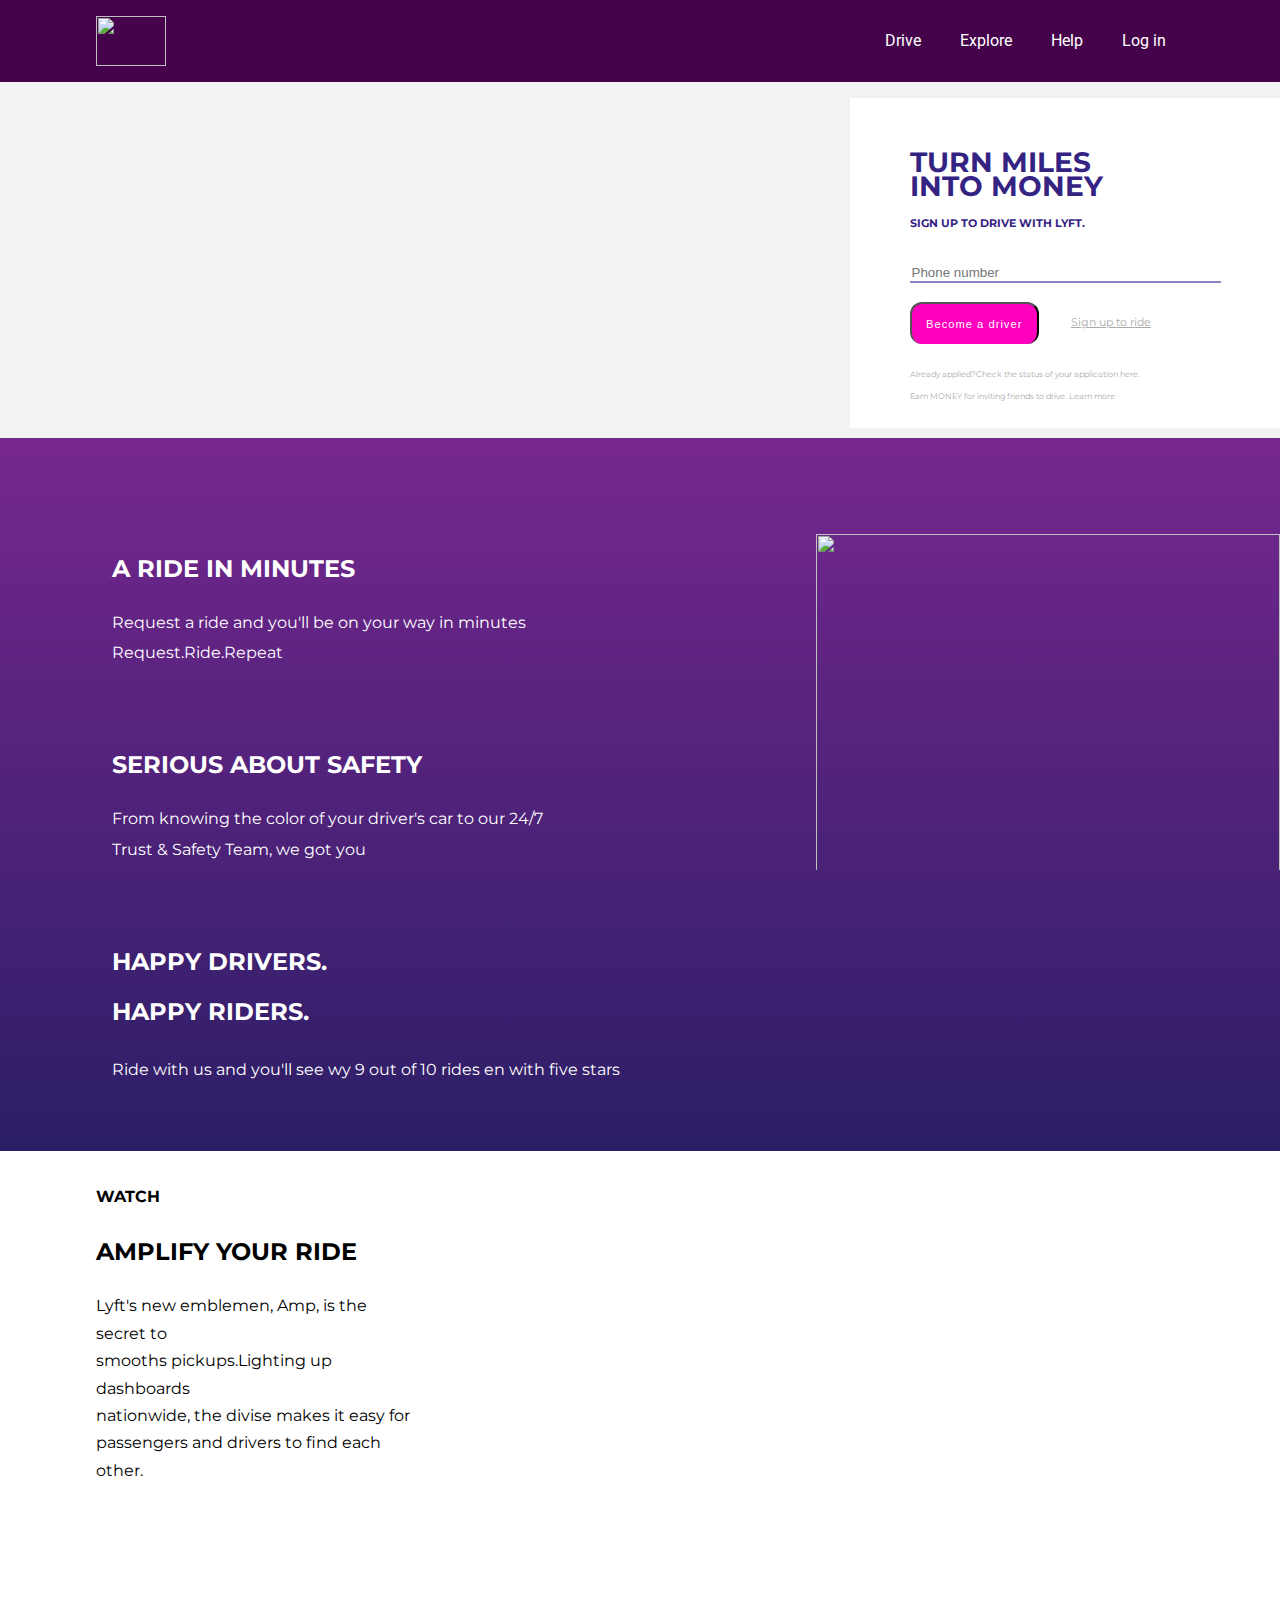
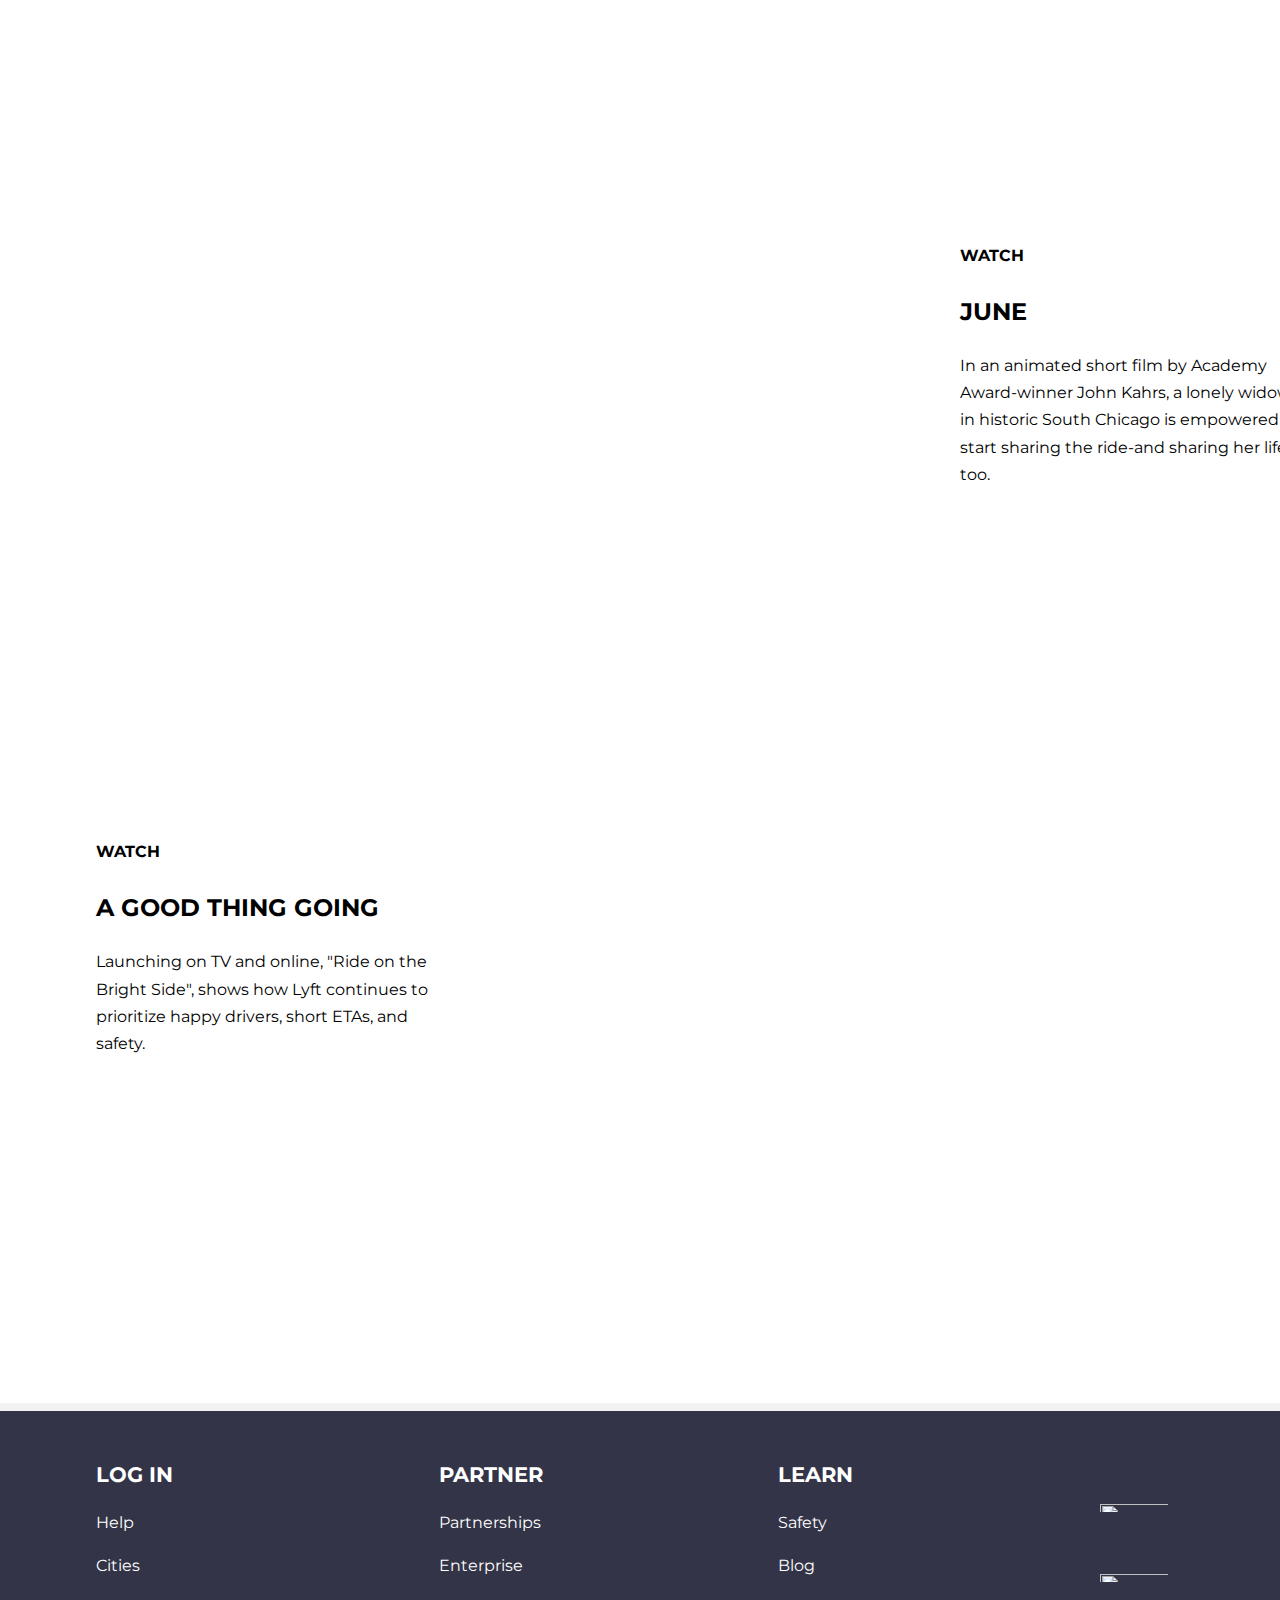
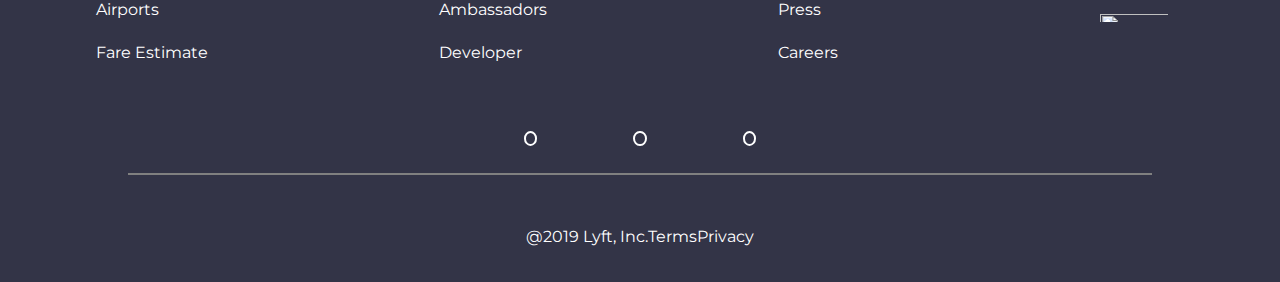
==== commit b4d92062: "trabajando en css responsive de la primera sección" ====
--- a/index.html
+++ b/index.html
@@ -6,39 +6,39 @@
     <meta http-equiv="X-UA-Compatible" content="IE=edge">
     <title>Page Title</title>
     <meta name="viewport" content="width=device-width, initial-scale=1">
-    <link rel="stylesheet" href="fonts/style.css">
+    <link href="https://fonts.googleapis.com/css?family=Montserrat:700&display=swap" rel="stylesheet">
+    <link href="https://fonts.googleapis.com/css?family=Roboto&display=swap" rel="stylesheet">
     <link rel="stylesheet" type="text/css" media="screen" href="css/main.css" />
 </head>
 <body>
-    <section>
+   <header class= "header">
+     <div class="containerBody logo-nav-container">
+       <a href="#/" class="logo"><img src="assets/images/logo-white.png" alt=""></a>
+       <span class="menu-icon">Menú</span>
+       <nav class="navigation">
+         <ul>   
+           <li><a href="#">Drive</a></li>
+           <li><a href="#">Explore</a></li>
+           <li><a href="#">Help</a></li>
+           <li><a href="#">Log in</a></li>
+         </ul>
+        </nav>
+     </div>
+   </header>
+   <main class="main">
     <div class="figure-image">
-    <header class= "header">
-        <div class="container logo-nav-container">
-         <a href="#/" class="logo"><img src="assets/images/logo-white.png" alt=""></a>
-         <span class="menu-icon">Menú</span>
-         <nav class="navigation">
-             <ul>   
-                 <li><a href="#">Drive</a></li>
-                 <li><a href="#">Explore</a></li>
-                 <li><a href="#">Help</a></li>
-                 <li><a href="#">Log in</a></li>
-             </ul>
-         </nav>
-        </div>
-    </header>
-    <main class="main">
-        <div class="container">
+     <div class="containerBody">
           
-     <form class="color">
+       <form class="color">
         <section>
             <h1>TURN MILES</h1>
              <h1>INTO MONEY</h1>
-            <h4>SIGN UP TO DRIVE WITH LYFT.</h4>
+            <h6>SIGN UP TO DRIVE WITH LYFT.</h6>
         </section>
         
-            <br><input type="text" placeholder="Phone number" >
+            <input type="text" placeholder="Phone number">
             <section class="buttonAndPar">
-             <br><button type="button">Become a driver</button>
+             <button type="button">Become a driver</button>
              <p>Sign up to ride</p>
             </section>
             <section class="underPha">
@@ -46,34 +46,12 @@
             <p>Earn MONEY for inviting friends to drive. Learn more</p>
           </section>
         </form>
-        <div>
-                <br>
-                <br>
-                <br>
-                <br>
-                <br>
-                <br>
-                <br>
-                <br>
-                <br>
-                <br>
-                <br>
-                <br>
-                <br>
-                <br>
-                <br>
-                <br>
-                <br>
-                <br>
-                <br>
-                <br>
-                <br>
-                <br>
-        </div>
+        <div class="empty"></div>
        
         </div>
+    </div> 
       </main>
-     </div>
+     
      <div  id="container-second">
             <img class="derecha" src="assets/images/phone.png">
     <section class="second-cont-letters">
@@ -166,7 +144,7 @@
      </div>
      
     <footer class="footer">
-     <div class="container" id="footer-container">
+     <div class="containerBody" id="footer-container">
         <div class="column1">
             <h1>LOG IN</h1>
             <P>Help</P>
--- a/css/main.css
+++ b/css/main.css
@@ -1,16 +1,93 @@
-body{
+/* CLASES REUTILIZABLES */
+* {
+  -webkit-box-sizing: border-box;
+  -moz-box-sizing: border-box;
+  box-sizing: border-box;
+}
+
+*:before, *:after {
+  -webkit-box-sizing: border-box;
+  -moz-box-sizing: border-box;
+  box-sizing: border-box;
+}
+
+body {
+  background-color: #f2f2f2;
+  margin: 0 auto;
+  font-size: 16px;
+  line-height: 1.71429;
+  font-family: 'Montserrat', sans-serif;
+
+}
+
+img {
+  vertical-align: middle;
+}
+
+.container {
+  width: 1200px;
+  margin-right: auto;
+  margin-left: auto;
+  padding-left: 14px;
+  padding-right: 14px;
+}
+
+.container:before, .container:after {
+  content: " ";
+  display: table;
+}
+
+*:before, *:after {
+  -webkit-box-sizing: border-box;
+  -moz-box-sizing: border-box;
+  box-sizing: border-box;
+}
+
+.container:after {
+  clear: both;
+}
+
+.mb-0 {
+  margin-bottom: 0px;
+}
+
+.mt-0 {
+  margin-top: 0px;
+}
+
+.m-0 {
+  margin: 0px;
+}
+
+a, span{
+  color: #373B47;
+  text-decoration: none;
+}
+
+a:hover {
+  color: #E95853;
+}
+
+.text-uppercase {
+  text-transform: uppercase;
+}
+.containerBody{
+  width: 85%;
+  margin: 0 auto;
+}
+/* -------------------------------------------UUUUUUUUU---------------------------------------- */
+/* body{
  background-color: #f2f2f2;
  margin:0;
  line-height: 1.2em;
-}
+} */
 
 /*css del header*/
 .header{
- background:rgba(68, 3, 75, 0.192);
+ background:rgba(68, 3, 75);
  color: white;
- padding: 2rem 0;
-
- position:fixed;
+ padding: 1rem 0;
+ position:static;
  left:0;
  top:0;
  right:0;
@@ -19,10 +96,7 @@
    color: white;
    text-decoration: none;
  }
-.container{
-  width: 85%;
-  margin: 0 auto;
-}
+
 .logo-nav-container{
   display:flex;
   justify-content: space-between;
@@ -47,32 +121,40 @@
   }
    .navigation ul li a{
      display: block;
-     padding:1rem;
+     padding:0.2rem 1.1rem ;
      transition: all 0.4s linear;
-     font-size: 20px;
+     font-size: 16px;
+     font-family: 'Roboto', sans-serif;
    }
     .navigation ul li a:hover{
       background: rgba(98, 89, 89, 0.384);
       border: white 1px solid;
       border-radius:7px;
     }
- /*css del main*/
- .main{
-   padding-top:7rem;
- }
+ /*--------------------------------------------------css-del-main-------------------------------------*/
+ .figure-image{
+  background-image: url(../assets/images/hero.gif);
+  background-repeat: no-repeat;
+  background-size: 100vw 100vh;
+  background-attachment: fixed;
+  overflow:hidden;
+  padding-bottom: 2rem;
+}
  form{
     background-color: hsl(0, 0%, 100%);
-    width: 400px;
-    height: 325px;
-    text-align:left;
-    padding:3rem 4rem;
+    /* text-align:left; */
+    padding:2.7rem 3.7rem;
     color: #352384;
-    position: absolute;
-    right: 0; 
+    /* position: absolute;
+    right: 0;  */
     margin: auto; 
+    margin-top: 1rem;
+    text-align: center;
+    align-items:center;
 }
 .color section h1{
-  font-size: 35px;
+  font-size: 28px;
+  font-weight: bold;
   line-height: 0.2em;
   text-indent: 0%;
 }
@@ -85,38 +167,34 @@
     border-radius: 12px;
     border-bottom: none;
     text-align: center;
-    margin: 0rem 2rem;
+    letter-spacing: 1px;
+    /* margin: 0rem 2rem; */
 
    }
   .buttonAndPar{
-    display:flex;
-    flex-wrap: wrap;
-    padding:2rem;
-    padding-bottom: 1rem;
+    /* display:flex;
+    flex-wrap: wrap; */
+    /* padding:2rem; */
+    padding: 1rem 0;;
+    
     
   }
   .buttonAndPar p {
     color: #aaa;
     text-decoration:underline;
+    font-size: 0.7rem;
   }
 input{
   border: none;
   border-bottom: 2px solid #8c80c7;
   width: 100%;
 }
- .figure-image{
-    background-image: url(../assets/images/hero.gif);
-    background-repeat: no-repeat;
-    background-size: 100vw 100vh;
-    background-attachment: fixed;
-    overflow:hidden;
- }
- .underPha {
-    color:  #aaa;
-    padding:0rem;
-    font-size: 0.8rem;
-
-  }
+.underPha {
+  color:  #aaa;
+  padding:0rem;
+  font-size: 0.5rem;
+
+}
   
   /*css del second-part*/
   #container-second{
@@ -282,17 +360,17 @@
             border: white 1px solid;
             border-radius:7px;
           }
-  form{
+  /* form{
      width: 50%;  
      height: 85%;
      position: relative;
-        }   
+        }    */
  .color section h1{
    line-height: 0.8em;
  }
- form button{
+ /* form button{
    margin: auto;
- }
+ } */
  .buttonAndPar p{
   margin: auto;
   padding: 1em;
@@ -316,4 +394,37 @@
 width: 100vw;
 }
 
+}
+@media only screen and (min-width: 650px){
+  form{
+    text-align:left;
+    padding-bottom: 1rem;
+    color: #352384;
+    position: absolute;
+    right: 0; 
+  }
+  form button{
+    margin: 0rem 2rem;
+    margin-left: 0;
+    font-size: 0.7rem;
+    padding: 0.9rem;
+   }
+  .buttonAndPar{
+    display: flex;
+    /* flex-wrap: wrap; */
+    padding-top:1rem;
+    padding-bottom: 1rem;
+    width: auto;
+    align-items: center;
+    margin:0;
+   
+  }
+  .buttonAndPar p {
+    width: 150px;
+    margin: 0;
+  }
+  .empty{
+    height:324px;
+  }
+   
 }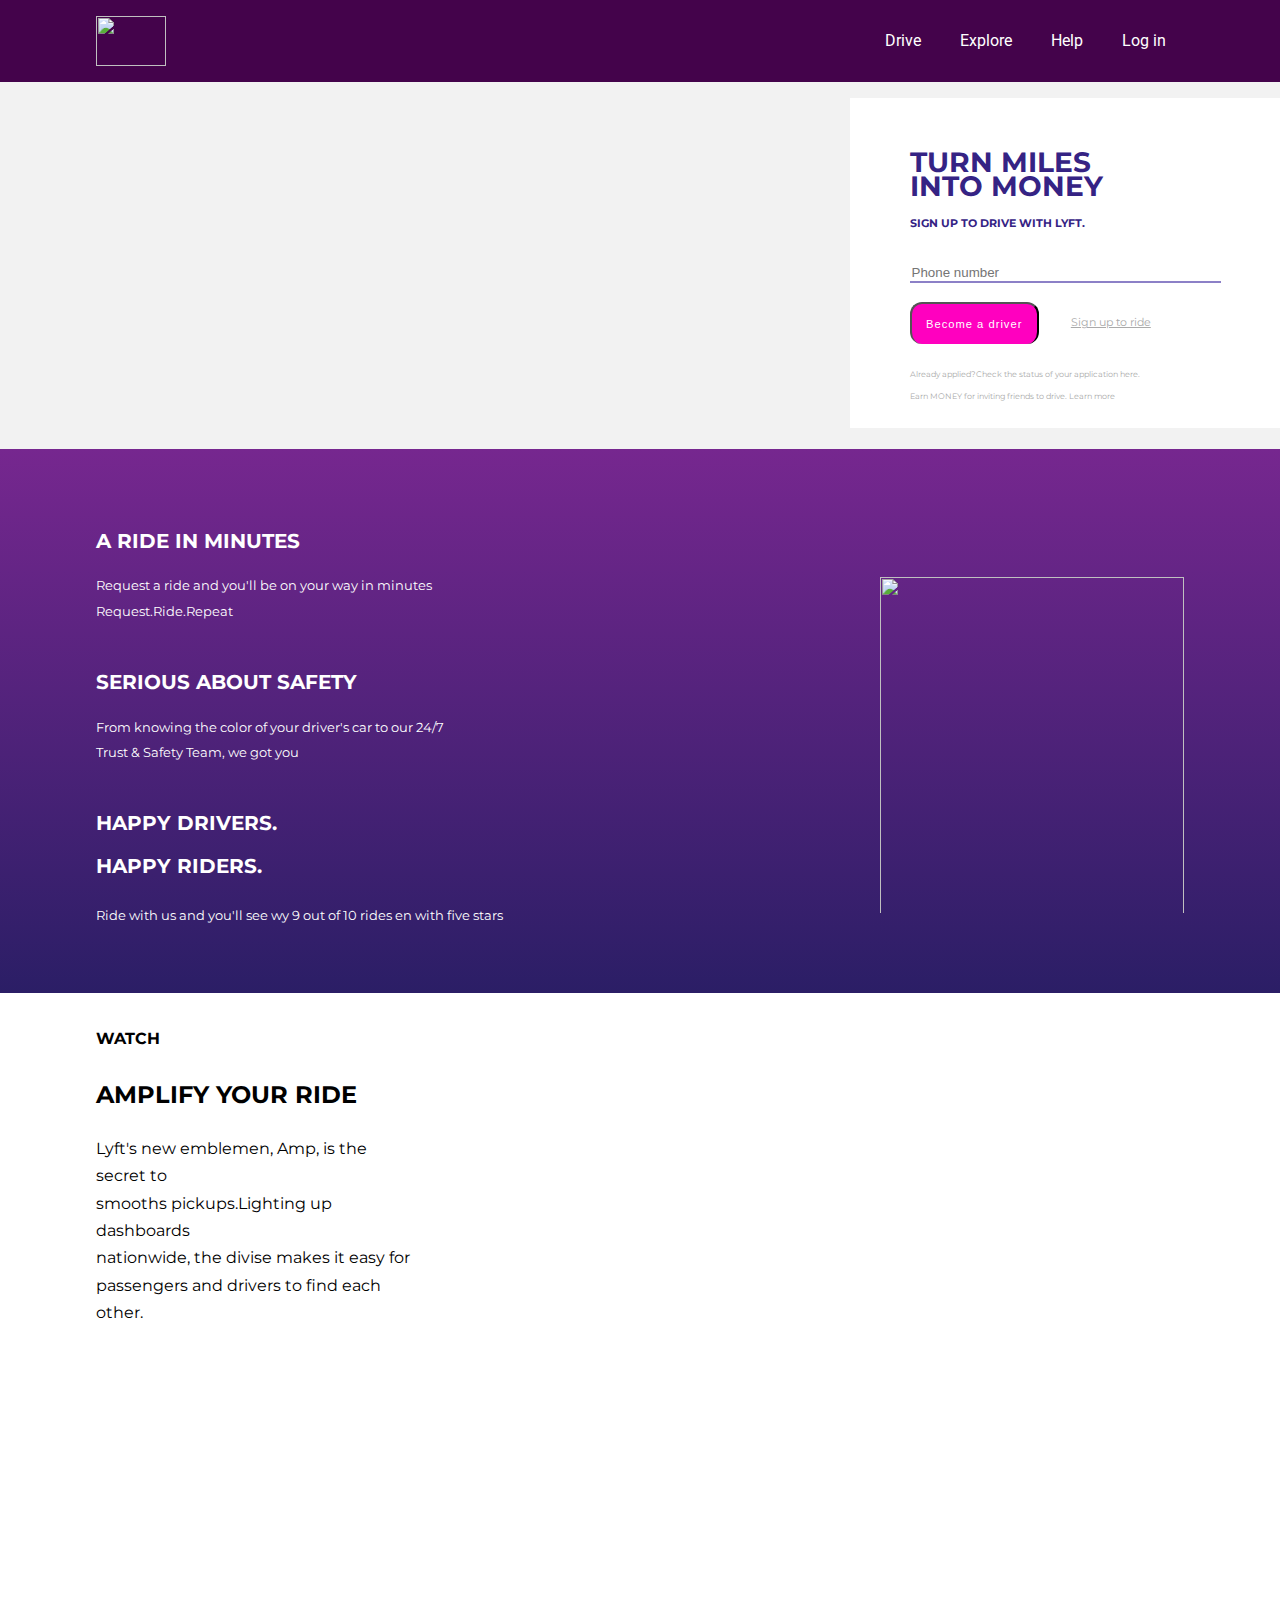
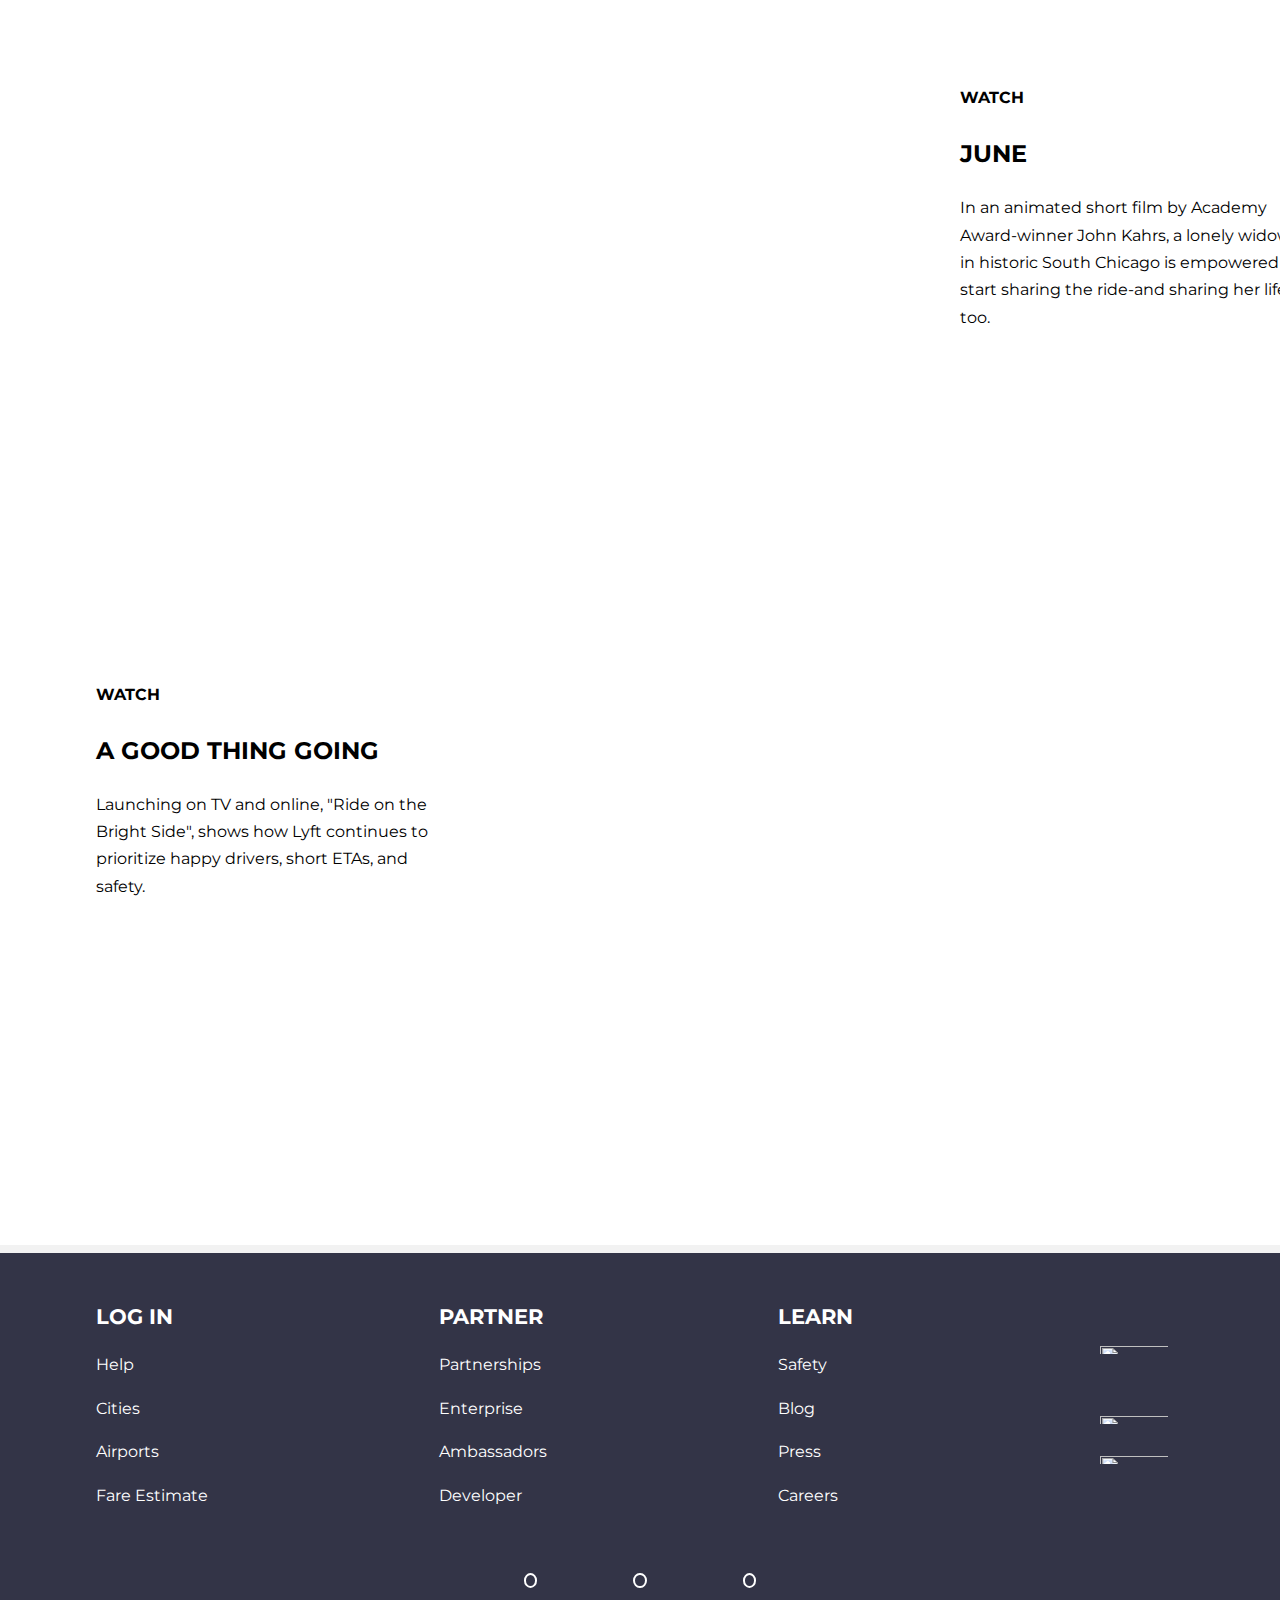
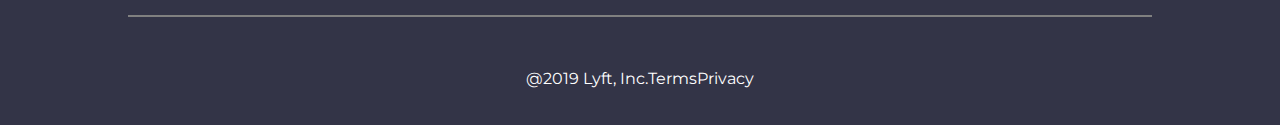
==== commit 7231ed18: "segunda sección terminada(responsive)" ====
--- a/index.html
+++ b/index.html
@@ -6,7 +6,7 @@
     <meta http-equiv="X-UA-Compatible" content="IE=edge">
     <title>Page Title</title>
     <meta name="viewport" content="width=device-width, initial-scale=1">
-    <link href="https://fonts.googleapis.com/css?family=Montserrat:700&display=swap" rel="stylesheet">
+    <link href="https://fonts.googleapis.com/css?family=Montserrat:400,500,600,700,800,900&display=swap" rel="stylesheet">
     <link href="https://fonts.googleapis.com/css?family=Roboto&display=swap" rel="stylesheet">
     <link rel="stylesheet" type="text/css" media="screen" href="css/main.css" />
 </head>
@@ -26,46 +26,46 @@
      </div>
    </header>
    <main class="main">
-    <div class="figure-image">
-     <div class="containerBody">
-          
+    <section class="figure-image">
+     <div class="containerBody">     
        <form class="color">
         <section>
-            <h1>TURN MILES</h1>
-             <h1>INTO MONEY</h1>
-            <h6>SIGN UP TO DRIVE WITH LYFT.</h6>
+          <h1>TURN MILES</h1>
+          <h1>INTO MONEY</h1>
+          <h6>SIGN UP TO DRIVE WITH LYFT.</h6>
         </section>
-        
-            <input type="text" placeholder="Phone number">
-            <section class="buttonAndPar">
-             <button type="button">Become a driver</button>
-             <p>Sign up to ride</p>
-            </section>
-            <section class="underPha">
-            <p>Already applied?Check the status of your application here.</p>
-            <p>Earn MONEY for inviting friends to drive. Learn more</p>
-          </section>
+        <input type="text" placeholder="Phone number">
+        <section class="buttonAndPar">
+          <button type="button">Become a driver</button>
+          <p>Sign up to ride</p>
+        </section>
+        <section class="underPha">
+          <p>Already applied?Check the status of your application here.</p>
+          <p>Earn MONEY for inviting friends to drive. Learn more</p>
+         </section>
         </form>
         <div class="empty"></div>
        
-        </div>
-    </div> 
-      </main>
+      </div>
+     </section> 
+    
      
-     <div  id="container-second">
-            <img class="derecha" src="assets/images/phone.png">
-    <section class="second-cont-letters">
-       <h2>A RIDE IN MINUTES</h2>
-       <p>Request a ride and you'll be on your way in minutes</p>
-       <p>Request.Ride.Repeat</p>
-       <h2>SERIOUS ABOUT SAFETY</h2>
-       <p>From knowing the color of your driver's car to our 24/7</p>
-       <p>Trust & Safety Team, we got you</p>
-       <h2 class="h2-let">HAPPY DRIVERS.</h2>
-       <h3 class="h3-letters">HAPPY RIDERS.</h3>
-       <p>Ride with us and you'll see wy 9 out of 10 rides en with five stars</p>
+    <section class="container-second">
+     <div class="containerBody">
+       <a class="derecha"><img src="assets/images/phone.png"></a>
+       <div class="second-cont-letters">
+         <h2>A RIDE IN MINUTES</h2>
+         <p>Request a ride and you'll be on your way in minutes</p>
+         <p>Request.Ride.Repeat</p>
+         <h2>SERIOUS ABOUT SAFETY</h2>
+         <p>From knowing the color of your driver's car to our 24/7</p>
+         <p>Trust & Safety Team, we got you</p>
+         <h2 class="h2-let">HAPPY DRIVERS.</h2>
+         <h3 class="h3-letters">HAPPY RIDERS.</h3>
+         <p>Ride with us and you'll see wy 9 out of 10 rides en with five stars</p>
+      </div>
+     </div>
     </section>
-     </div>
      <div  id="container-third">
          <section class="container-video-one">
                <div class="video-right">
@@ -142,7 +142,7 @@
          </section>
 
      </div>
-     
+    </main>
     <footer class="footer">
      <div class="containerBody" id="footer-container">
         <div class="column1">
--- a/css/main.css
+++ b/css/main.css
@@ -196,43 +196,49 @@
 
 }
   
-  /*css del second-part*/
-  #container-second{
+  /*-----------------------------------css-del-second-part--------------------------------------*/
+  .container-second{
     background-image: linear-gradient(#76278F, #2B1E66);
     width: 100%;
     margin: 0 auto;
     color:white;
-  }
-  #container-second h2{
-    padding-top: 2.4em;
+    text-align: center;
+  }
+  .container-second h2{
+    padding-top: 1.7em;
+    font-size: 23px;
     
   }
   .h2-let{
     margin-bottom: 0.5rem;
+    
   }
   .h3-letters{
     padding-top: none;
     font-size: 1.5rem;
     margin-top: 9px;
+    font-size: 23px;
   }
   .second-cont-letters{
-    padding-left: 7rem;
-    padding-top: 2rem;
+    /* padding-left: 7rem;
+    padding-top: 2rem; */
     padding-bottom: 4rem;
   }
   .second-cont-letters p{
     margin-bottom: 0.2rem;
     margin-top: 0rem;
-  }
-  .derecha{
-    float: right;
-    margin-left: 15px;
-    width:29rem;
-    height:29rem;
-    padding-top: 6rem;
-    padding-bottom: 2rem;
-  }
-  /*css third-part*/
+    font-size: 15px;
+  }
+  .derecha img{
+    /* float: right; */
+    /* margin-left: 15px; */
+    width:100%;
+    height:100%;
+    margin: 2rem 0;
+    /* padding-top: 6rem;
+    padding-bottom: 2rem; */
+  }
+  /*-----------------------------------css third-part--------------------------------------------*/
   #container-third{
     background-color: white;
     height: 50%;
@@ -329,6 +335,7 @@
     text-align: center;
     margin-top: 3rem;
   }
+  /* --------------------------------------PARTE-RESPONSIVE------------------------------------ */
 /*css del header responsive*/
 @media only screen and (max-width: 600px){
     .menu-icon{
@@ -424,7 +431,34 @@
     margin: 0;
   }
   .empty{
-    height:324px;
-  }
-   
-}+    height:335px;
+  }
+   /* -------------------RESPONSIVE-SEGUNDA-SECCIÓN-------------------------------------------- */
+ .container-second{
+    text-align: left;
+   }
+.container-second h2{
+  padding-top: 1.3em;
+  font-size: 20px;
+  
+}
+.h3-letters{
+  font-size: 20px;
+}
+.second-cont-letters{
+  padding-left: 0;
+  padding-top: 2rem;
+  text-align: left;
+}
+.second-cont-letters p{
+  font-size: 13px;
+}
+.derecha img{
+  float: right;
+  margin-left: 15px;
+  width:19rem;
+  height:29rem;
+  padding-top: 6rem;
+  padding-bottom: 2rem;
+}
+ }
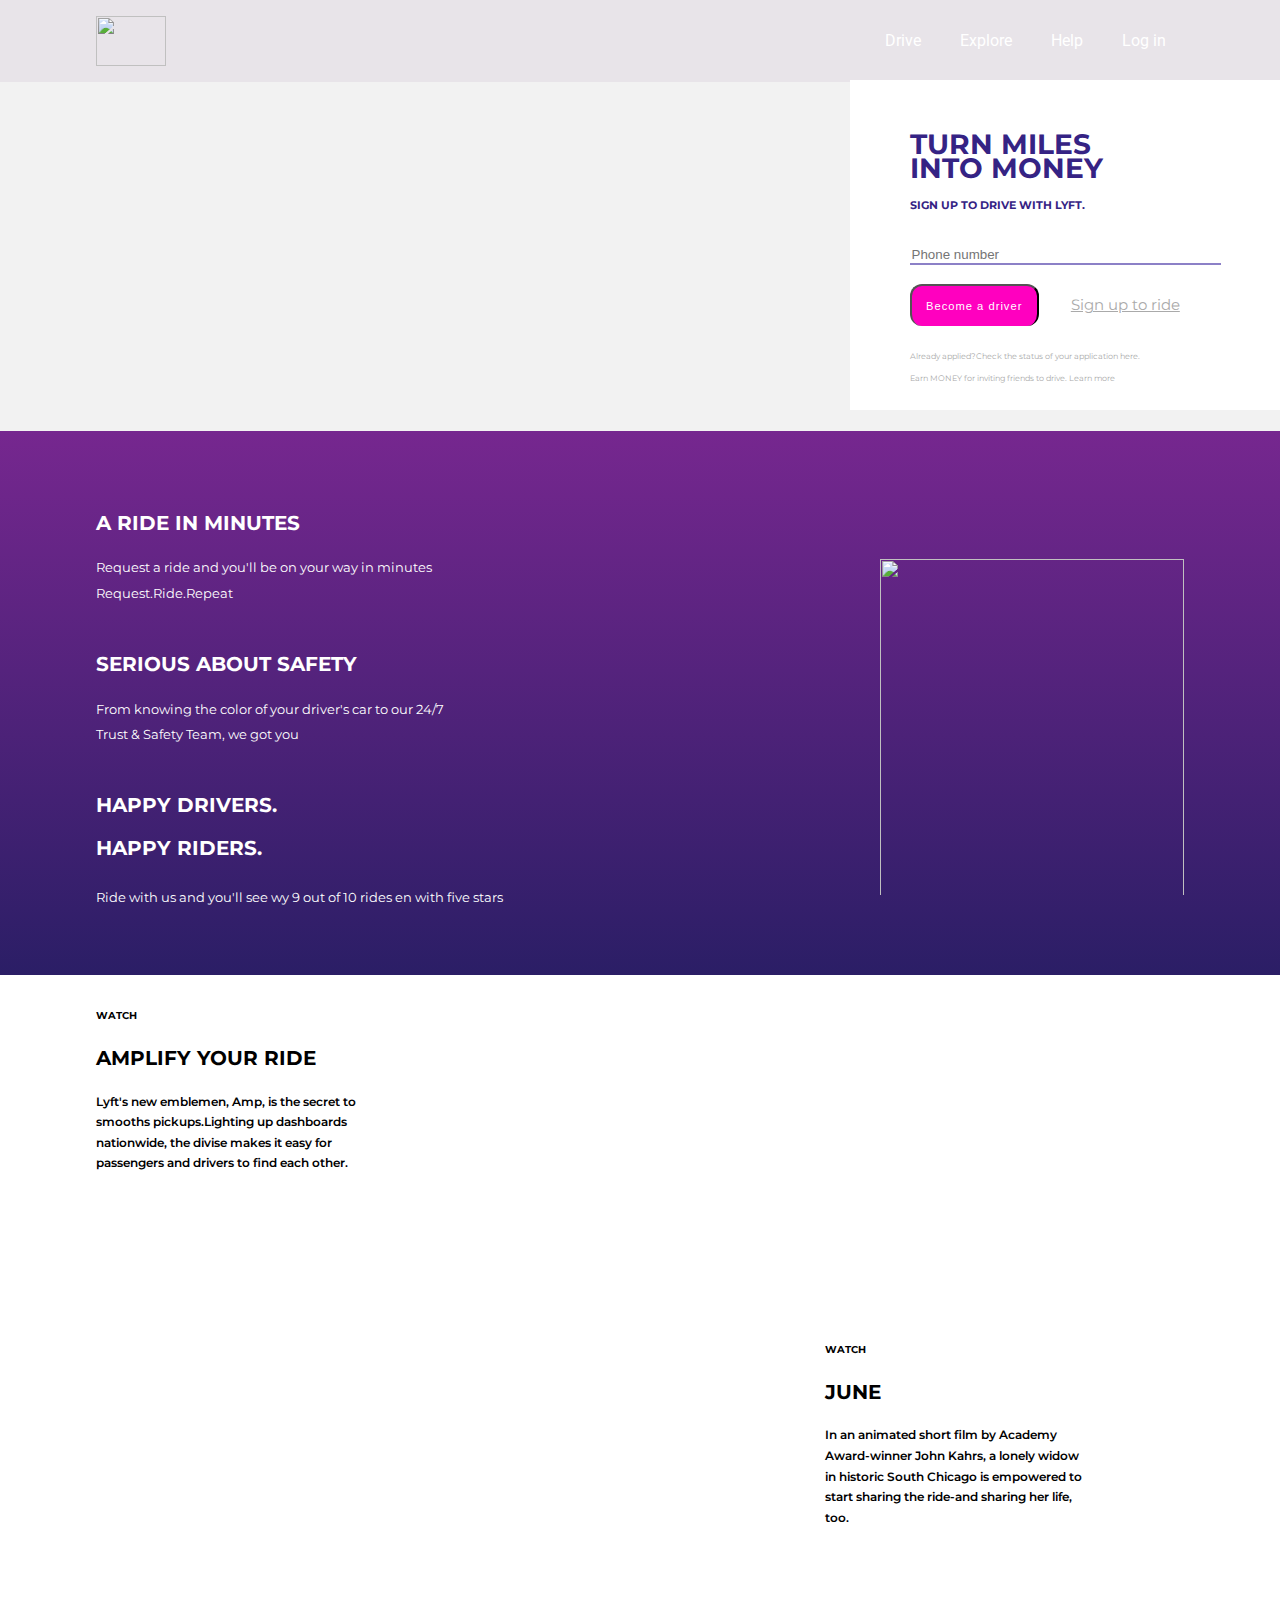
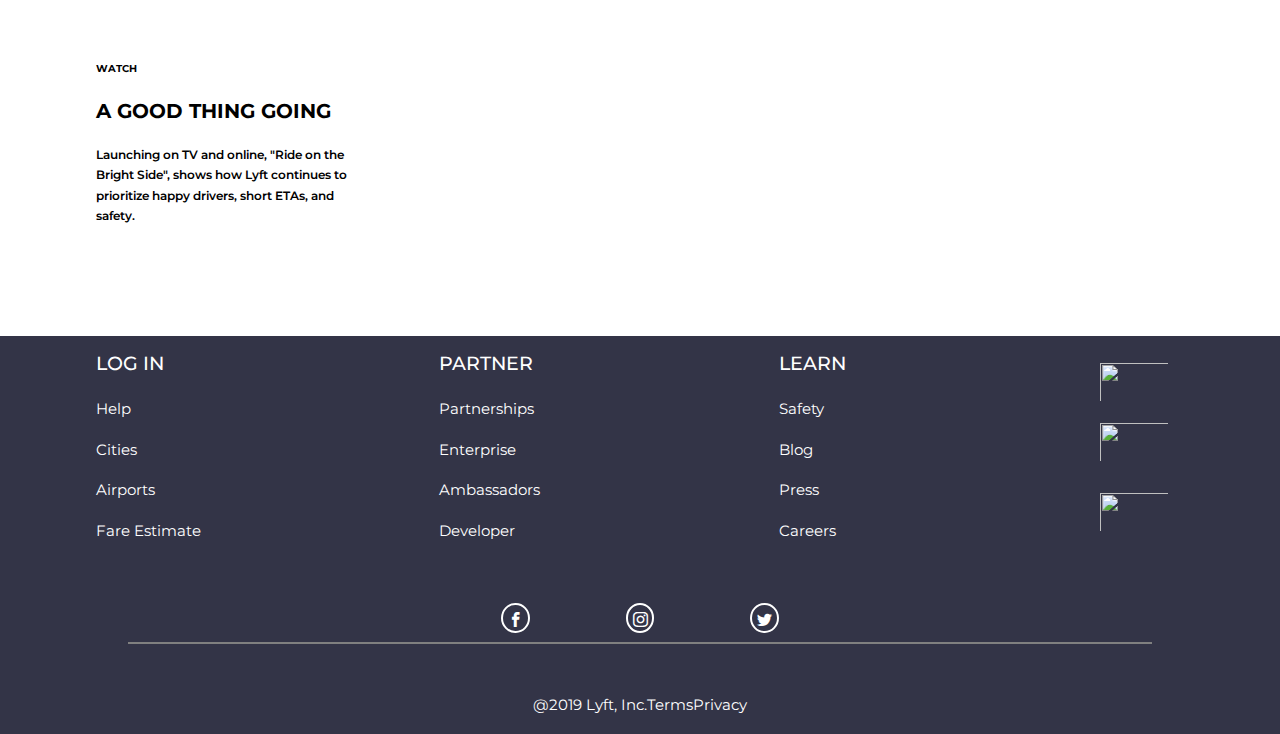
==== commit c84a4cbf: "se agregó diseño responsive a todo lift; terminado" ====
--- a/index.html
+++ b/index.html
@@ -6,6 +6,7 @@
     <meta http-equiv="X-UA-Compatible" content="IE=edge">
     <title>Page Title</title>
     <meta name="viewport" content="width=device-width, initial-scale=1">
+    <link rel="stylesheet" href="fonts/style.css">
     <link href="https://fonts.googleapis.com/css?family=Montserrat:400,500,600,700,800,900&display=swap" rel="stylesheet">
     <link href="https://fonts.googleapis.com/css?family=Roboto&display=swap" rel="stylesheet">
     <link rel="stylesheet" type="text/css" media="screen" href="css/main.css" />
@@ -50,7 +51,7 @@
      </section> 
     
      
-    <section class="container-second">
+   <section class="container-second">
      <div class="containerBody">
        <a class="derecha"><img src="assets/images/phone.png"></a>
        <div class="second-cont-letters">
@@ -66,131 +67,95 @@
       </div>
      </div>
     </section>
-     <div  id="container-third">
-         <section class="container-video-one">
-               <div class="video-right">
-                    <iframe width="800" height="420" src="https://www.youtube.com/embed/fLSmUWOYpKw" frameborder="0" allowfullscreen></iframe>
-               </div>
-               <div class="text-video">
-             <h4>WATCH</h4>
-             <h2>AMPLIFY YOUR RIDE</h2>
-             <P>Lyft's new emblemen, Amp, is the secret to <br>smooths pickups.Lighting up 
-                 dashboards<br>nationwide, the divise makes it easy for<br> passengers and
-                  drivers to find each other.</P>
-                </div>
-             <div> <br>
-                <br>
-                <br>
-                <br>
-                <br>
-                <br>
-                <br>
-                <br>
-                <br>
-                <br>
-                <br>
-                </div>
+    <section class="container-third">
+      <div class="video-yout right">
+        <iframe height="150" width="150" src="https://www.youtube.com/embed/fLSmUWOYpKw" frameborder="0" allowfullscreen></iframe>
+      </div>
+      <div class="containerBody">
+       <section class="container-video-one">
+         
+         <div class="text-video">
+           <h4 class="mt-0">WATCH</h4>
+           <h2>AMPLIFY YOUR RIDE</h2>
+           <P class="m-0">Lyft's new emblemen, Amp, is the secret to <br>smooths pickups.Lighting up 
+              dashboards<br>nationwide, the divise makes it easy for<br> passengers and
+              drivers to find each other.</P>
+         </div>
          </section>
-         <section class="video-two">
-                <div class="video-left">
-                        <iframe width="800" height="420" src="https://www.youtube.com/embed/V7j8Aqxmbs8" frameborder="0" allowfullscreen></iframe>
-                   </div>
-              <div class="text-video-two">
-                <h4>WATCH</h4>
-                <h2>JUNE</h2>
-                <P>In an animated short film by Academy<br> Award-winner John Kahrs, a 
-                    lonely widow<br> in historic South Chicago is empowered to<br>start
-                     sharing the ride-and sharing her life,<br> too.</P>
-                     </div>
+        </div>
 
-                     <div> <br>
-                        <br>
-                        <br>
-                        <br>
-                        <br>
-                        <br>
-                        <br>
-                        <br>
-                        <br>
-                        <br>
-                        <br>
-                        </div>
-         </section>
-         <section class="video-three">
-                <div class="video-right">
-                        <iframe width="800" height="420" src="https://www.youtube.com/embed/ljt5mhLepxM" frameborder="0" allowfullscreen></iframe>
-                   </div>
-          <div class="text-video">
-                <h4>WATCH</h4>
-                <h2>A GOOD THING GOING</h2>
-                <P>Launching on TV and online, "Ride on the<br> Bright Side", shows
-                     how Lyft continues to<br> prioritize happy drivers, short ETAs, and<br> safety.</P>
-                    </div>
-                     <div> <br>
-                        <br>
-                        <br>
-                        <br>
-                        <br>
-                        <br>
-                        <br>
-                        <br>
-                        <br>
-                        <br>
-                        <br>
-                        <br>
-                        </div>
-         </section>
-
-     </div>
-    </main>
-    <footer class="footer">
-     <div class="containerBody" id="footer-container">
-        <div class="column1">
-            <h1>LOG IN</h1>
-            <P>Help</P>
-            <p>Cities</p>
-            <p>Airports</p>
-            <p>Fare Estimate</p>
+        <div class="video-left">
+          <iframe src="https://www.youtube.com/embed/V7j8Aqxmbs8" frameborder="0" allowfullscreen></iframe>
         </div>
-        <div class="column2">
-            <h1>PARTNER</h1>
-            <P>Partnerships</P>
-            <p>Enterprise</p>
-            <p>Ambassadors</p>
-            <p>Developer</p>
+        <div class="containerBody">
+          <section class="container-video-two">
+            <h4>WATCH</h4>
+            <h2>JUNE</h2>
+            <P>In an animated short film by Academy<br> Award-winner John Kahrs, a 
+               lonely widow<br> in historic South Chicago is empowered to<br>start
+               sharing the ride-and sharing her life,<br> too.</P>
+          </section>
         </div>
-        <div class="column3">
-            <h1>LEARN</h1>
-            <P>Safety</P>
-            <p>Blog</p>
-            <p>Press</p>
-            <p>Careers</p>
+                     
+        <div class="video-yout right">
+          <iframe height="150" width="150" src="https://www.youtube.com/embed/ljt5mhLepxM" frameborder="0" allowfullscreen></iframe>
         </div>
-        <div class="column4">
-          <div class="img1">
-            <img src="assets/images/apple-store.svg" alt="">
-           </div>
-          <div>
-            <img src="assets/images/google-play.png" alt="">
-           </div>
-          <div>
-            <img src="assets/images/microsoft.png" alt="">
-         </div>
+       
+        <div class="containerBody">
+          <section class="container-video-three">
+            <h4>WATCH</h4>
+            <h2>A GOOD THING GOING</h2>
+            <P class="mb-0">Launching on TV and online, "Ride on the<br> Bright Side", shows
+               how Lyft continues to<br> prioritize happy drivers, short ETAs, and<br> safety.</P>
+          </section>
+        </div>     
+    </section>   
+  </main>
+  <footer class="footer">
+    <div class="containerBody" id="footer-container">
+      <div class="column1">
+        <h1>LOG IN</h1>
+        <P>Help</P>
+        <p>Cities</p>
+        <p>Airports</p>
+        <p>Fare Estimate</p>
+      </div>
+      <div class="column2">
+        <h1>PARTNER</h1>
+        <P>Partnerships</P>
+        <p>Enterprise</p>
+        <p>Ambassadors</p>
+        <p>Developer</p>
+      </div>
+      <div class="column3">
+        <h1>LEARN</h1>
+        <P>Safety</P>
+        <p>Blog</p>
+        <p>Press</p>
+        <p>Careers</p>
+      </div>
+      <div class="column4">
+        <div class="img1">
+          <img src="assets/images/apple-store.svg" alt="">
+        </div>
+        <div>
+          <img src="assets/images/google-play.png" alt="">
+        </div>
+        <div>
+          <img src="assets/images/microsoft.png" alt="">
         </div>
       </div>
-      <div>
-          <div class="logos">
-            <h1><span class="icon-facebook"></span></h1>
-            <h1><span class="icon-instagram"></span></h1>
-            <h1><span class="icon-twitter"></span></h1>
-        </div>
+     </div>
+     <div>
+       <div class="logos">
+         <a href=""><span class="icon-facebook"></span></a>
+         <a href=""><span class="icon-instagram"></span></a> 
+         <a href=""><span class="icon-twitter"></span></a> 
+       </div>
         <hr>
-          <div class="lyft-priv">
-            @2019 Lyft, Inc.TermsPrivacy 
-        </div>
-       
+        <div class="lyft-priv">@2019 Lyft, Inc.TermsPrivacy </div> 
       </div>
-    </footer>
+  </footer>
     <script src="https://code.jquery.com/jquery-3.4.1.min.js"></script>
     <script src="scripts.js"></script>
 </body>
--- a/fonts/style.css
+++ b/fonts/style.css
@@ -0,0 +1,35 @@
+@font-face {
+  font-family: 'icomoon';
+  src:  url('icomoon.eot?5w39iy');
+  src:  url('icomoon.eot?5w39iy#iefix') format('embedded-opentype'),
+    url('icomoon.ttf?5w39iy') format('truetype'),
+    url('icomoon.woff?5w39iy') format('woff'),
+    url('icomoon.svg?5w39iy#icomoon') format('svg');
+  font-weight: normal;
+  font-style: normal;
+}
+
+[class^="icon-"], [class*=" icon-"] {
+  /* use !important to prevent issues with browser extensions that change fonts */
+  font-family: 'icomoon' !important;
+  speak: none;
+  font-style: normal;
+  font-weight: normal;
+  font-variant: normal;
+  text-transform: none;
+  line-height: 1;
+
+  /* Better Font Rendering =========== */
+  -webkit-font-smoothing: antialiased;
+  -moz-osx-font-smoothing: grayscale;
+}
+
+.icon-facebook:before {
+  content: "\ea90";
+}
+.icon-instagram:before {
+  content: "\ea92";
+}
+.icon-twitter:before {
+  content: "\ea96";
+}
--- a/css/main.css
+++ b/css/main.css
@@ -76,18 +76,13 @@
   margin: 0 auto;
 }
 /* -------------------------------------------UUUUUUUUU---------------------------------------- */
-/* body{
- background-color: #f2f2f2;
- margin:0;
- line-height: 1.2em;
-} */
 
 /*css del header*/
 .header{
- background:rgba(68, 3, 75);
+ background:rgba(80, 5, 88);
  color: white;
  padding: 1rem 0;
- position:static;
+ position: absolute;
  left:0;
  top:0;
  right:0;
@@ -142,13 +137,10 @@
 }
  form{
     background-color: hsl(0, 0%, 100%);
-    /* text-align:left; */
     padding:2.7rem 3.7rem;
     color: #352384;
-    /* position: absolute;
-    right: 0;  */
     margin: auto; 
-    margin-top: 1rem;
+    margin-top: 5rem;
     text-align: center;
     align-items:center;
 }
@@ -168,16 +160,9 @@
     border-bottom: none;
     text-align: center;
     letter-spacing: 1px;
-    /* margin: 0rem 2rem; */
-
    }
   .buttonAndPar{
-    /* display:flex;
-    flex-wrap: wrap; */
-    /* padding:2rem; */
-    padding: 1rem 0;;
-    
-    
+    padding: 1rem 0;
   }
   .buttonAndPar p {
     color: #aaa;
@@ -189,7 +174,7 @@
   border-bottom: 2px solid #8c80c7;
   width: 100%;
 }
-.underPha {
+.containerBody .underPha p{
   color:  #aaa;
   padding:0rem;
   font-size: 0.5rem;
@@ -220,8 +205,6 @@
     font-size: 23px;
   }
   .second-cont-letters{
-    /* padding-left: 7rem;
-    padding-top: 2rem; */
     padding-bottom: 4rem;
   }
   .second-cont-letters p{
@@ -230,56 +213,42 @@
     font-size: 15px;
   }
   .derecha img{
-    /* float: right; */
-    /* margin-left: 15px; */
     width:100%;
     height:100%;
     margin: 2rem 0;
-    /* padding-top: 6rem;
-    padding-bottom: 2rem; */
   }
   /*-----------------------------------css third-part--------------------------------------------*/
-  #container-third{
+  .container-third{
     background-color: white;
-    height: 50%;
-    text-align:left;
-    padding-left: 6rem;
-  }
-  .video-right{
+    text-align:center;
+  }
+  .video-yout, .video-left{
+    position: relative;
+    padding-bottom: 56.25%;
+    height: 0;
+    overflow: hidden;
+  }
+  .video-yout iframe, .video-left iframe{
     position: absolute;
-    right: 0;
-  }
-  .video-left{
-    position: absolute;
+    top:0;
     left: 0;
-  }
- 
-  #container-third h4{
-   margin-top: 0;
-   padding-top: 2rem;
-  }
-  .text-video{
-   width: 30%;
-  }
-  .video-two{
-    padding-top: 0.5rem;
-  }
-  .text-video-two{
-    width: 30%;
-    position: sticky;  
-    margin-right: auto;
-    margin-left: 54rem;
+    width: 100%;
+    height: 100%;
+  }
+ .container-third h4{
+    padding-top: 2rem;
   }
   .container-video-one{
-    width: 90%;
-    
-  }
-
-/*css del footer*/
+    padding-bottom: 2rem; 
+  }
+  .container-video-three p{
+    padding-bottom: 2rem;
+  } 
+  
+/*--------------------------------css-del-footer---------------------------------------------------*/
 .footer{
  background:#333447;
- padding: 2rem 0;
- margin-top: 0.5rem;
+ /* padding: 2rem 0; */
  color: white;
  text-align: left;
 }
@@ -293,31 +262,37 @@
   text-decoration-line: underline;
  }
  #footer-container h1{
-   font-size: 21px;
+   font-size: 19px;
+   font-weight: 500;
  }
    #footer-container p:hover{
   color: #FF00BF;
   }
+.containerBody p{
+  font-size: 15px;
+}
 .img1 {
   width: 100px;
-  height: 70px;
-  
+  height: 60px;
 }
 .column4 img{
   width: 100px;
-  height: 40px;
+  height: 70px;
   padding: 1rem;
 }
+
 .logos{
   display:flex;
   justify-content: center;
   align-items: center;
   flex-wrap: wrap;
-}
- .logos h1 {
+  color: white;
+  padding-top: 3rem;
+}
+ .logos a span{
    font-size: 15px;
    border: 2px solid white;
-   border-radius: 100%;
+   border-radius: 50%;
    padding: 0.3rem;
    padding-top: 0.4rem;
    margin: 3rem;
@@ -334,6 +309,8 @@
   .lyft-priv{
     text-align: center;
     margin-top: 3rem;
+    font-size: 15px;
+    padding-bottom:1rem; 
   }
   /* --------------------------------------PARTE-RESPONSIVE------------------------------------ */
 /*css del header responsive*/
@@ -367,48 +344,25 @@
             border: white 1px solid;
             border-radius:7px;
           }
-  /* form{
-     width: 50%;  
-     height: 85%;
-     position: relative;
-        }    */
  .color section h1{
    line-height: 0.8em;
  }
- /* form button{
-   margin: auto;
- } */
  .buttonAndPar p{
   margin: auto;
   padding: 1em;
  }
- /*css terccera parte*/
- .video-right{
-  position: relative;
-  margin-left: auto;
-  margin-right: auto;
-}
-
- .container-video-one {
-  display: block;
-  width: 100%;
- }
- #container-third{
-  padding:0;
-}
-
-#container-third iframe{
-width: 100vw;
-}
-
 }
 @media only screen and (min-width: 650px){
+  .header{
+    background:rgba(80, 5, 88, 0.055);
+   }
   form{
     text-align:left;
     padding-bottom: 1rem;
     color: #352384;
     position: absolute;
     right: 0; 
+    margin-top: 5rem;
   }
   form button{
     margin: 0rem 2rem;
@@ -418,20 +372,18 @@
    }
   .buttonAndPar{
     display: flex;
-    /* flex-wrap: wrap; */
     padding-top:1rem;
     padding-bottom: 1rem;
     width: auto;
     align-items: center;
     margin:0;
-   
   }
   .buttonAndPar p {
     width: 150px;
     margin: 0;
   }
   .empty{
-    height:335px;
+    height:399px;
   }
    /* -------------------RESPONSIVE-SEGUNDA-SECCIÓN-------------------------------------------- */
  .container-second{
@@ -461,4 +413,123 @@
   padding-top: 6rem;
   padding-bottom: 2rem;
 }
- }
+/* --------------------------------RESPONSIVE-TERCERA-SECCIÓN----------------------------------- */
+.video-yout{
+  position: absolute;
+  right: 0;
+  padding: 10rem 10rem;
+  overflow: initial;
+}
+.container-video-one, .container-video-two, .container-video-three{
+  height: 320.5px;
+  text-align: left;
+  padding-bottom: 0;
+}
+.container-third h4{
+  font-size: 10px;
+}
+.container-third h2{
+  font-size: 20px;
+}
+.container-third p{
+  font-size: 12px;
+  font-weight: 600;
+}
+/*-------------------------- ----------------responsive-segundo-video--------------------------------------------- */
+.video-left{
+  position: absolute;
+  left: 0;
+  padding: 10rem 10rem;
+  overflow: initial;
+}
+.container-video-two{
+  margin-left: 55%;
+  height: 306px;
+ 
+}
+.container-video-three{
+  height: 307.4px;
+}
+}
+@media only screen and (min-width: 790px){
+  .video-yout, .video-left {
+    padding: 10rem 14rem;
+    overflow: initial;
+  }
+  /* ------css-segundo-video------ */
+  .container-video-two{
+    margin-left: 63%
+  }
+}
+@media only screen and (min-width: 920px){
+  .video-yout,.video-left {
+    padding: 10rem 19rem;
+    overflow: initial;
+  }
+  /* ------css-segundo-video------ */
+  .container-video-two{
+    margin-left: 67%
+  }
+}
+/* .footer{
+  background:#333447;
+  padding: 2rem 0;
+  color: white;
+  text-align: left;
+ }
+ #footer-container {
+   display:flex;
+   justify-content: space-between;
+   align-items: center;
+   flex-wrap: wrap;
+ }
+  #footer-container h1:hover{
+   text-decoration-line: underline;
+  }
+  #footer-container h1{
+    font-size: 19px;
+    font-weight: 500;
+  }
+    #footer-container p:hover{
+   color: #FF00BF;
+   }
+ .containerBody p{
+   font-size: 15px;
+ }
+ .img1 {
+   width: 100px;
+   height: 70px;
+   
+ }
+ .column4 img{
+   width: 100px;
+   height: 40px;
+   padding: 1rem;
+ }
+ .logos{
+   display:flex;
+   justify-content: center;
+   align-items: center;
+   flex-wrap: wrap;
+ }
+  .logos h1 {
+    font-size: 15px;
+    border: 2px solid white;
+    border-radius: 100%;
+    padding: 0.3rem;
+    padding-top: 0.4rem;
+    margin: 3rem;
+    margin-bottom: 1.2rem;
+    color: white;
+  }
+  hr {
+   border: 0;
+   border-top: 1px solid; 
+   border-bottom: 1px solid ;
+   height:0;
+   width: 80%;
+   }
+   .lyft-priv{
+     text-align: center;
+     margin-top: 3rem;
+   }  */